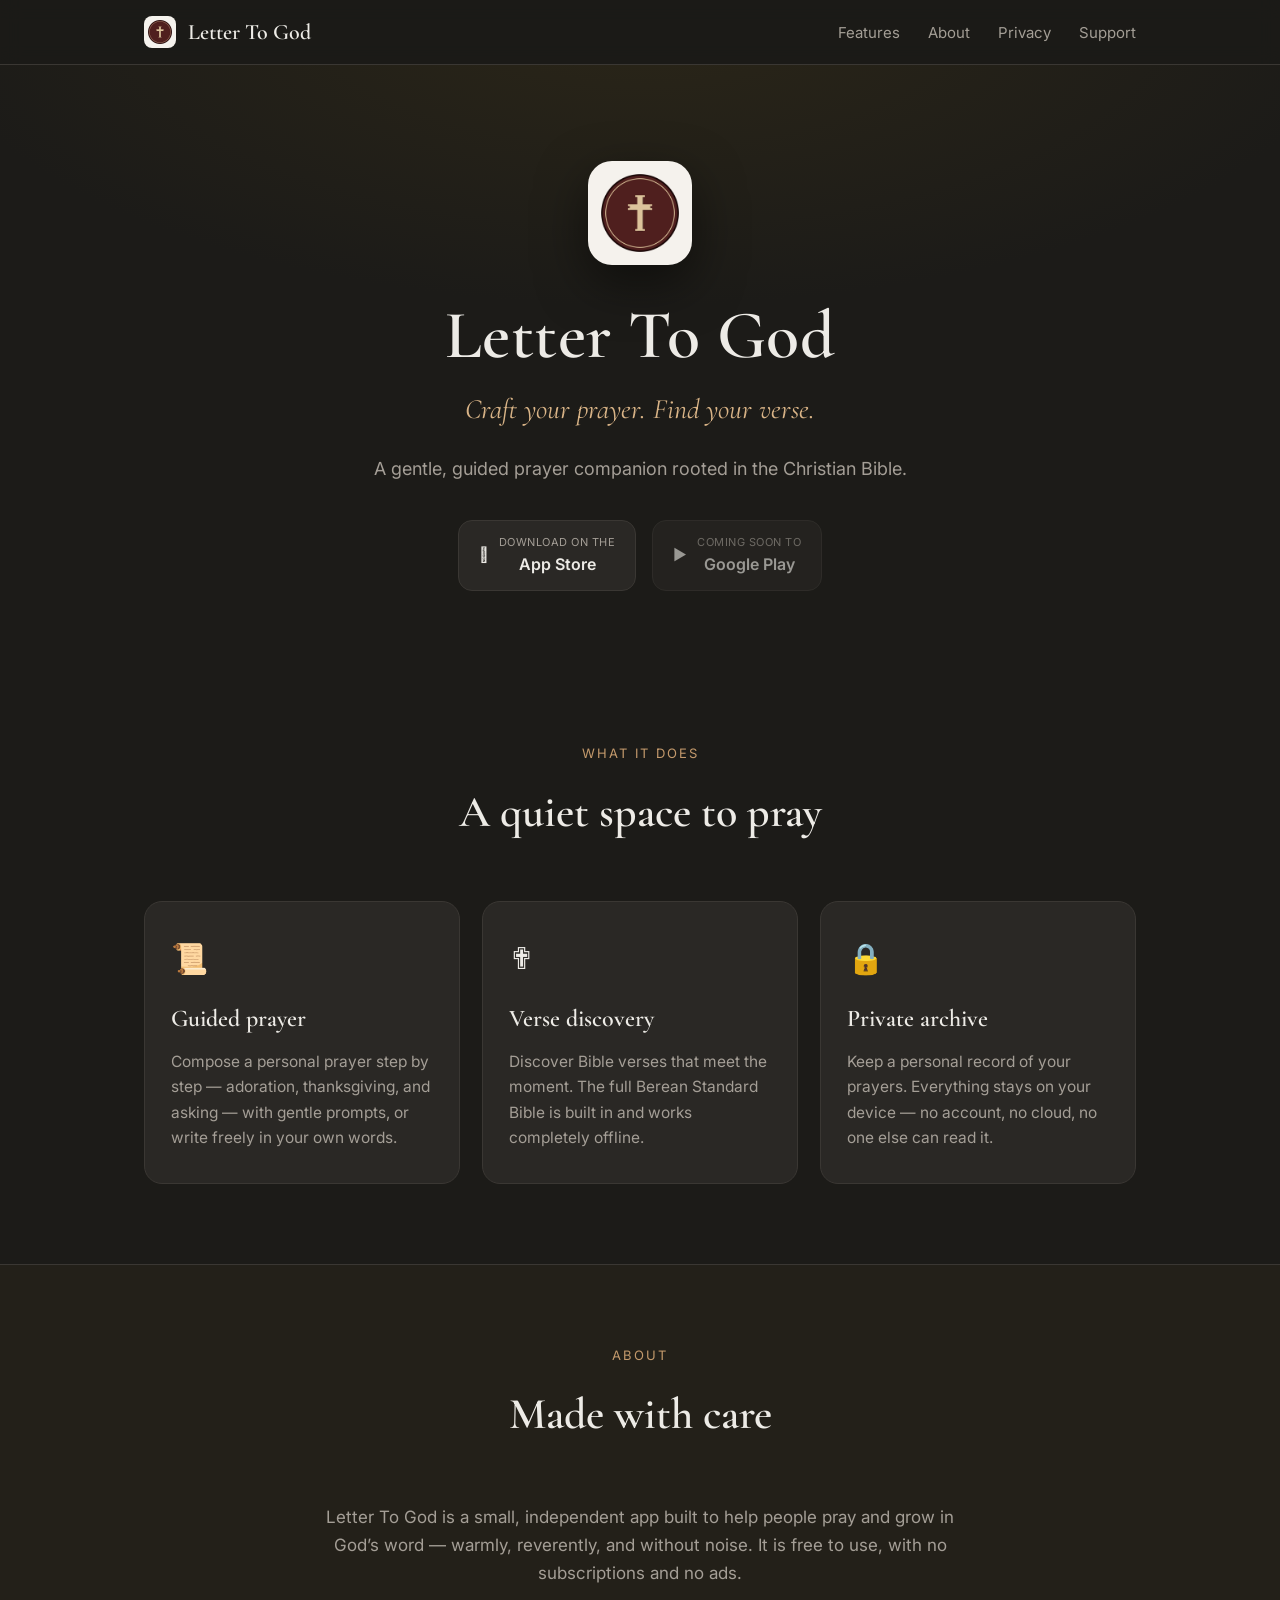
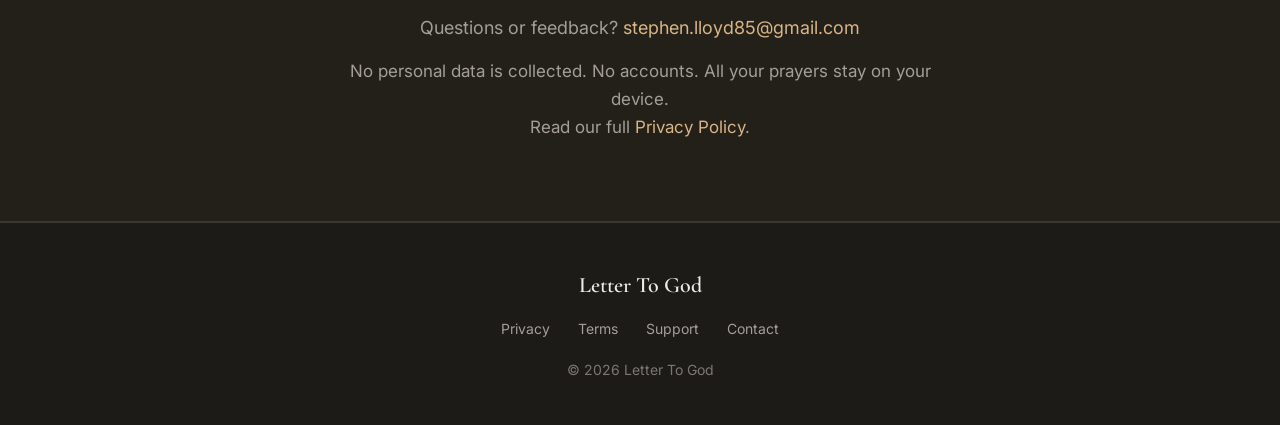
==== docs/index.html @ f59e7b4c "Letter To God site: landing, privacy, support, terms" ====
<!DOCTYPE html>
<html lang="en">
<head>
<meta charset="UTF-8">
<meta name="viewport" content="width=device-width, initial-scale=1.0">
<title>Letter To God — Craft your prayer. Find your verse.</title>
<meta name="description" content="A gentle, guided prayer companion rooted in the Christian Bible. Compose personal prayers step by step, discover Bible verses, and keep a private, on-device prayer archive.">
<meta property="og:title" content="Letter To God — Prayer Companion">
<meta property="og:description" content="Craft your prayer. Find your verse. A gentle, guided prayer companion rooted in the Christian Bible.">
<meta property="og:type" content="website">
<link rel="icon" href="assets/icon.png">
<link rel="preconnect" href="https://fonts.googleapis.com">
<link rel="preconnect" href="https://fonts.gstatic.com" crossorigin>
<link href="https://fonts.googleapis.com/css2?family=Cormorant+Garamond:ital,wght@0,400;0,500;0,600;1,400&family=Inter:wght@400;500;600&display=swap" rel="stylesheet">
<style>
  :root{
    --bg:#1C1B18; --bg2:#232019; --surface:#2A2825; --line:#3A3733;
    --text:#EDEBE6; --muted:#A49E96; --gold:#C49A6C; --gold-soft:#D9B487; --cream:#F7F5F0;
  }
  *{margin:0;padding:0;box-sizing:border-box}
  html{scroll-behavior:smooth}
  body{background:var(--bg);color:var(--text);font-family:Inter,system-ui,sans-serif;line-height:1.65;-webkit-font-smoothing:antialiased}
  .serif{font-family:'Cormorant Garamond',Georgia,serif}
  a{color:var(--gold-soft);text-decoration:none}
  .wrap{max-width:1040px;margin:0 auto;padding:0 24px}
  /* Nav */
  nav{position:sticky;top:0;z-index:10;background:rgba(28,27,24,.82);backdrop-filter:blur(10px);border-bottom:1px solid var(--line)}
  nav .wrap{display:flex;align-items:center;justify-content:space-between;height:64px}
  .brand{display:flex;align-items:center;gap:12px;font-family:'Cormorant Garamond',serif;font-size:22px;font-weight:600;color:var(--text)}
  .brand img{width:32px;height:32px;border-radius:8px}
  .navlinks a{color:var(--muted);margin-left:24px;font-size:15px}
  .navlinks a:hover{color:var(--text)}
  /* Hero */
  .hero{text-align:center;padding:96px 0 72px;background:radial-gradient(1200px 500px at 50% -10%, #2b2618 0%, var(--bg) 60%)}
  .hero img.appicon{width:104px;height:104px;border-radius:24px;box-shadow:0 18px 50px rgba(0,0,0,.5);margin-bottom:28px}
  .hero h1{font-family:'Cormorant Garamond',serif;font-size:clamp(40px,7vw,68px);font-weight:600;line-height:1.05;letter-spacing:.5px}
  .hero .tag{font-family:'Cormorant Garamond',serif;font-style:italic;font-size:clamp(20px,3.4vw,28px);color:var(--gold-soft);margin-top:14px}
  .hero p.lead{max-width:560px;margin:22px auto 0;color:var(--muted);font-size:18px}
  .badges{display:flex;gap:16px;justify-content:center;flex-wrap:wrap;margin-top:36px}
  .badge{display:inline-flex;align-items:center;gap:10px;background:var(--surface);border:1px solid var(--line);border-radius:14px;padding:12px 20px;color:var(--text);font-size:15px;transition:.2s}
  .badge:hover{border-color:var(--gold);transform:translateY(-2px)}
  .badge small{display:block;color:var(--muted);font-size:11px;letter-spacing:.5px;text-transform:uppercase}
  .badge b{font-size:16px;font-weight:600}
  .badge.soon{opacity:.6}
  /* Sections */
  section{padding:80px 0}
  .eyebrow{text-align:center;color:var(--gold);font-size:13px;letter-spacing:2px;text-transform:uppercase;margin-bottom:12px}
  h2.section-title{font-family:'Cormorant Garamond',serif;font-size:clamp(30px,5vw,44px);font-weight:600;text-align:center;margin-bottom:52px}
  .features{display:grid;grid-template-columns:repeat(3,1fr);gap:22px}
  .card{background:var(--surface);border:1px solid var(--line);border-radius:18px;padding:32px 26px;transition:.2s}
  .card:hover{border-color:var(--gold);transform:translateY(-3px)}
  .card .ic{font-size:30px;margin-bottom:16px}
  .card h3{font-family:'Cormorant Garamond',serif;font-size:24px;font-weight:600;margin-bottom:10px}
  .card p{color:var(--muted);font-size:15.5px}
  /* About */
  .about{background:var(--bg2);border-top:1px solid var(--line);border-bottom:1px solid var(--line)}
  .about .inner{max-width:640px;margin:0 auto;text-align:center}
  .about p{color:var(--muted);font-size:17px;margin-top:14px}
  .about .contact{margin-top:26px;font-size:18px}
  .privacy-note{margin-top:20px;font-size:14px;color:var(--muted)}
  /* Footer */
  footer{padding:44px 0;text-align:center;color:var(--muted);font-size:14px;border-top:1px solid var(--line)}
  footer a{margin:0 12px;color:var(--muted)}
  footer a:hover{color:var(--text)}
  @media(max-width:760px){.features{grid-template-columns:1fr}.navlinks{display:none}section{padding:60px 0}}
</style>
</head>
<body>
<nav><div class="wrap">
  <div class="brand"><img src="assets/icon.png" alt="Letter To God icon">Letter To God</div>
  <div class="navlinks">
    <a href="#features">Features</a>
    <a href="#about">About</a>
    <a href="privacy/">Privacy</a>
    <a href="support/">Support</a>
  </div>
</div></nav>

<header class="hero"><div class="wrap">
  <img class="appicon" src="assets/icon.png" alt="Letter To God app icon">
  <h1>Letter To God</h1>
  <div class="tag">Craft your prayer. Find your verse.</div>
  <p class="lead">A gentle, guided prayer companion rooted in the Christian Bible.</p>
  <div class="badges">
    <a class="badge" href="https://apps.apple.com/app/id6784824470">
      <span>&#63743;</span><span><small>Download on the</small><b>App Store</b></span>
    </a>
    <a class="badge soon" href="https://play.google.com/store/apps/details?id=com.lettertogod.app">
      <span>&#9654;</span><span><small>Coming soon to</small><b>Google Play</b></span>
    </a>
  </div>
</div></header>

<section id="features"><div class="wrap">
  <div class="eyebrow">What it does</div>
  <h2 class="section-title">A quiet space to pray</h2>
  <div class="features">
    <div class="card">
      <div class="ic">&#128220;</div>
      <h3>Guided prayer</h3>
      <p>Compose a personal prayer step by step &mdash; adoration, thanksgiving, and asking &mdash; with gentle prompts, or write freely in your own words.</p>
    </div>
    <div class="card">
      <div class="ic">&#10015;</div>
      <h3>Verse discovery</h3>
      <p>Discover Bible verses that meet the moment. The full Berean Standard Bible is built in and works completely offline.</p>
    </div>
    <div class="card">
      <div class="ic">&#128274;</div>
      <h3>Private archive</h3>
      <p>Keep a personal record of your prayers. Everything stays on your device &mdash; no account, no cloud, no one else can read it.</p>
    </div>
  </div>
</div></section>

<section id="about" class="about"><div class="wrap"><div class="inner">
  <div class="eyebrow">About</div>
  <h2 class="section-title">Made with care</h2>
  <p>Letter To God is a small, independent app built to help people pray and grow in God&rsquo;s word &mdash; warmly, reverently, and without noise. It is free to use, with no subscriptions and no ads.</p>
  <p class="contact">Questions or feedback? <a href="mailto:stephen.lloyd85@gmail.com">stephen.lloyd85@gmail.com</a></p>
  <p class="privacy-note">No personal data is collected. No accounts. All your prayers stay on your device.<br>
  Read our full <a href="privacy/">Privacy Policy</a>.</p>
</div></div></section>

<footer><div class="wrap">
  <div class="brand serif" style="justify-content:center;margin-bottom:14px">Letter To God</div>
  <a href="privacy/">Privacy</a>
  <a href="terms/">Terms</a>
  <a href="support/">Support</a>
  <a href="mailto:stephen.lloyd85@gmail.com">Contact</a>
  <div style="margin-top:18px;opacity:.7">&copy; 2026 Letter To God</div>
</div></footer>
</body>
</html>
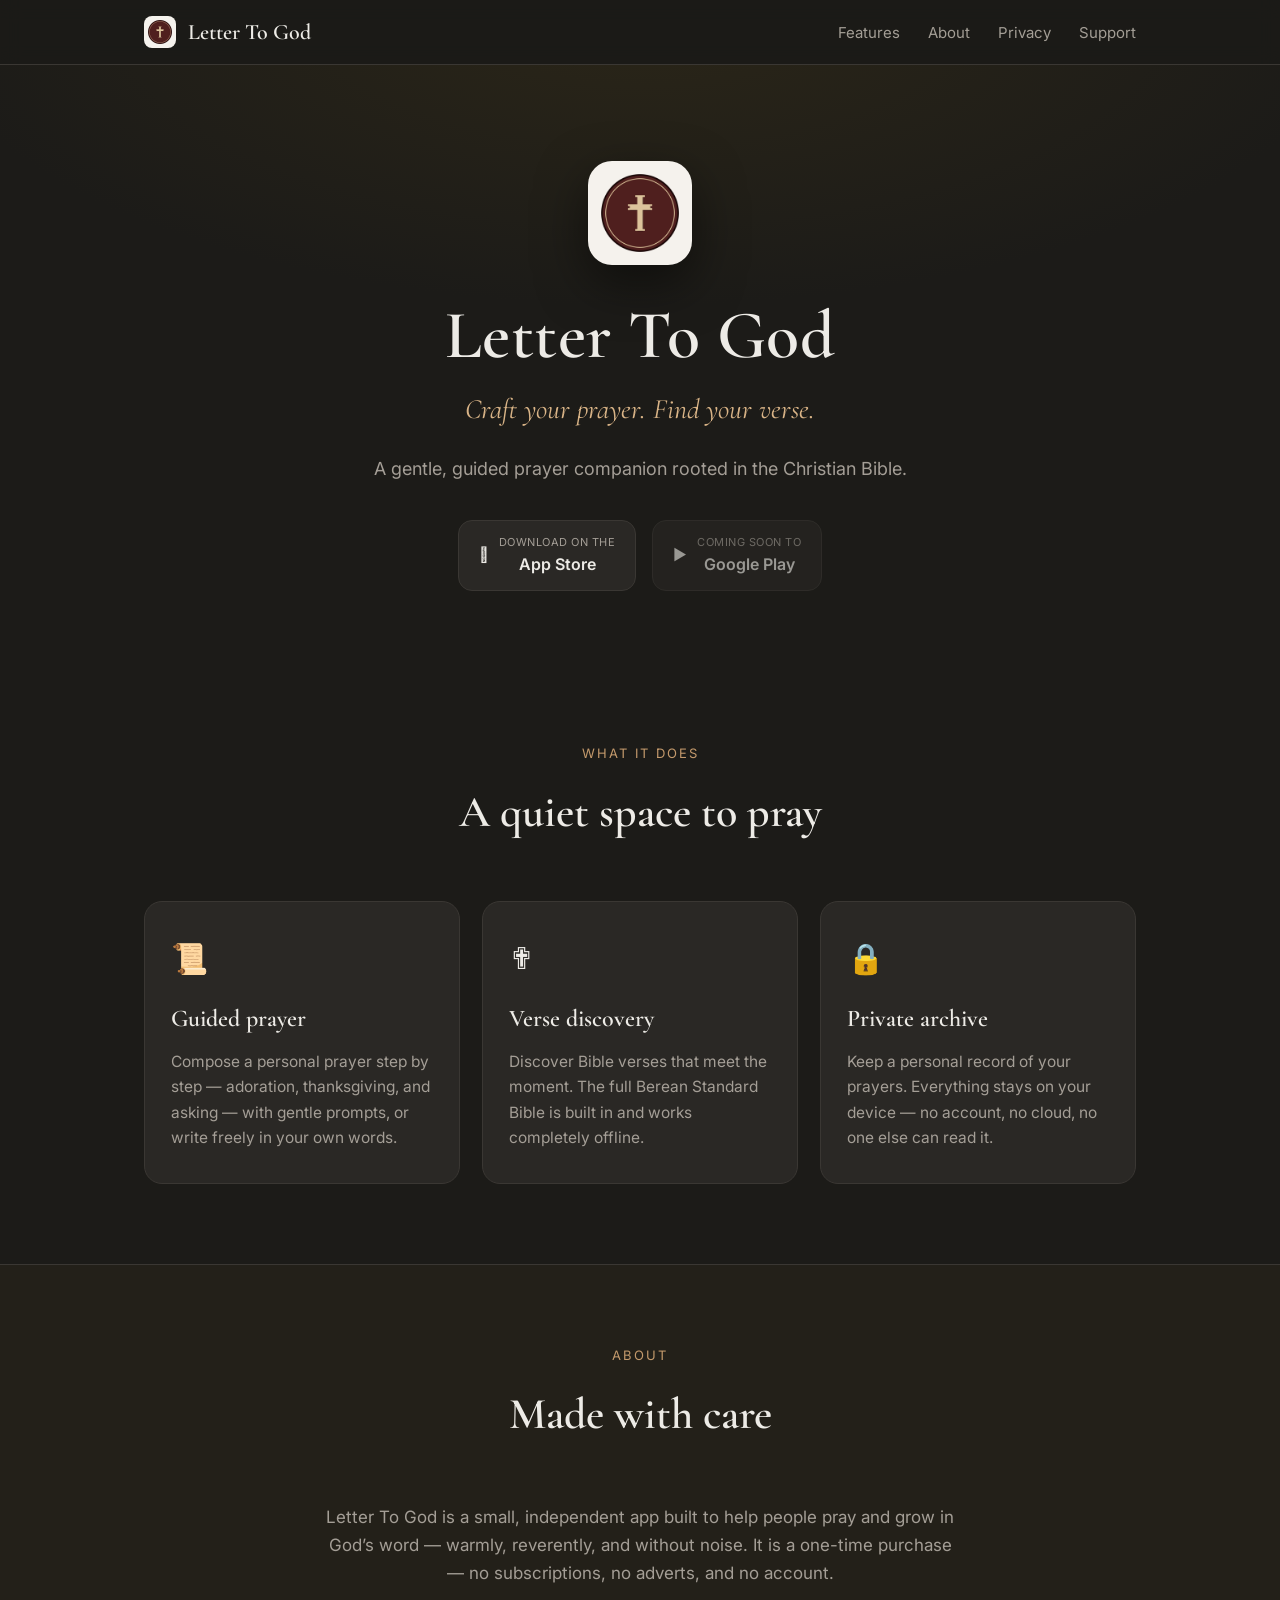
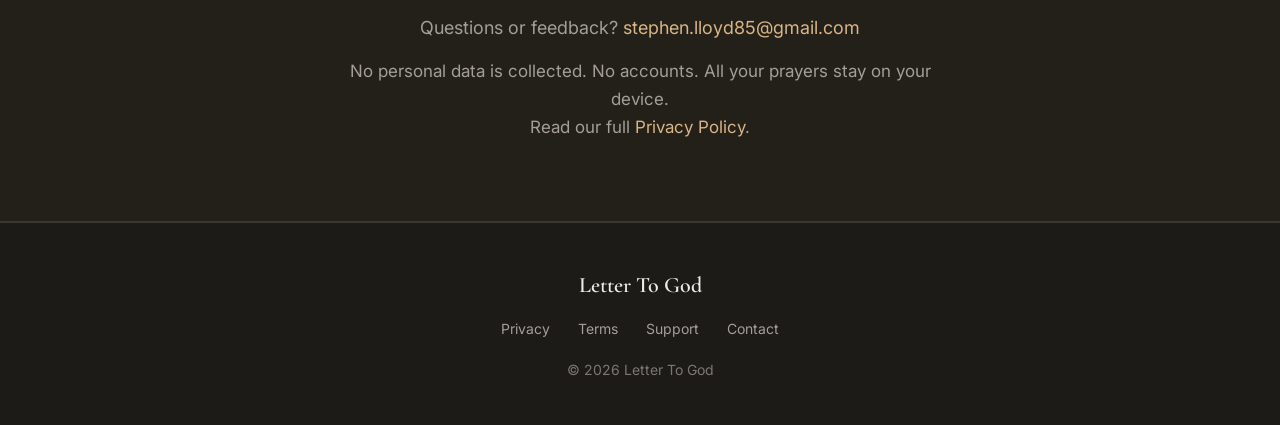
==== commit 7e83f81d: "docs: update site for one-time purchase pricing The app moves from free to a one-time purchase, so t" ====
--- a/docs/index.html
+++ b/docs/index.html
@@ -116,7 +116,7 @@
 <section id="about" class="about"><div class="wrap"><div class="inner">
   <div class="eyebrow">About</div>
   <h2 class="section-title">Made with care</h2>
-  <p>Letter To God is a small, independent app built to help people pray and grow in God&rsquo;s word &mdash; warmly, reverently, and without noise. It is free to use, with no subscriptions and no ads.</p>
+  <p>Letter To God is a small, independent app built to help people pray and grow in God&rsquo;s word &mdash; warmly, reverently, and without noise. It is a one-time purchase &mdash; no subscriptions, no adverts, and no account.</p>
   <p class="contact">Questions or feedback? <a href="mailto:stephen.lloyd85@gmail.com">stephen.lloyd85@gmail.com</a></p>
   <p class="privacy-note">No personal data is collected. No accounts. All your prayers stay on your device.<br>
   Read our full <a href="privacy/">Privacy Policy</a>.</p>
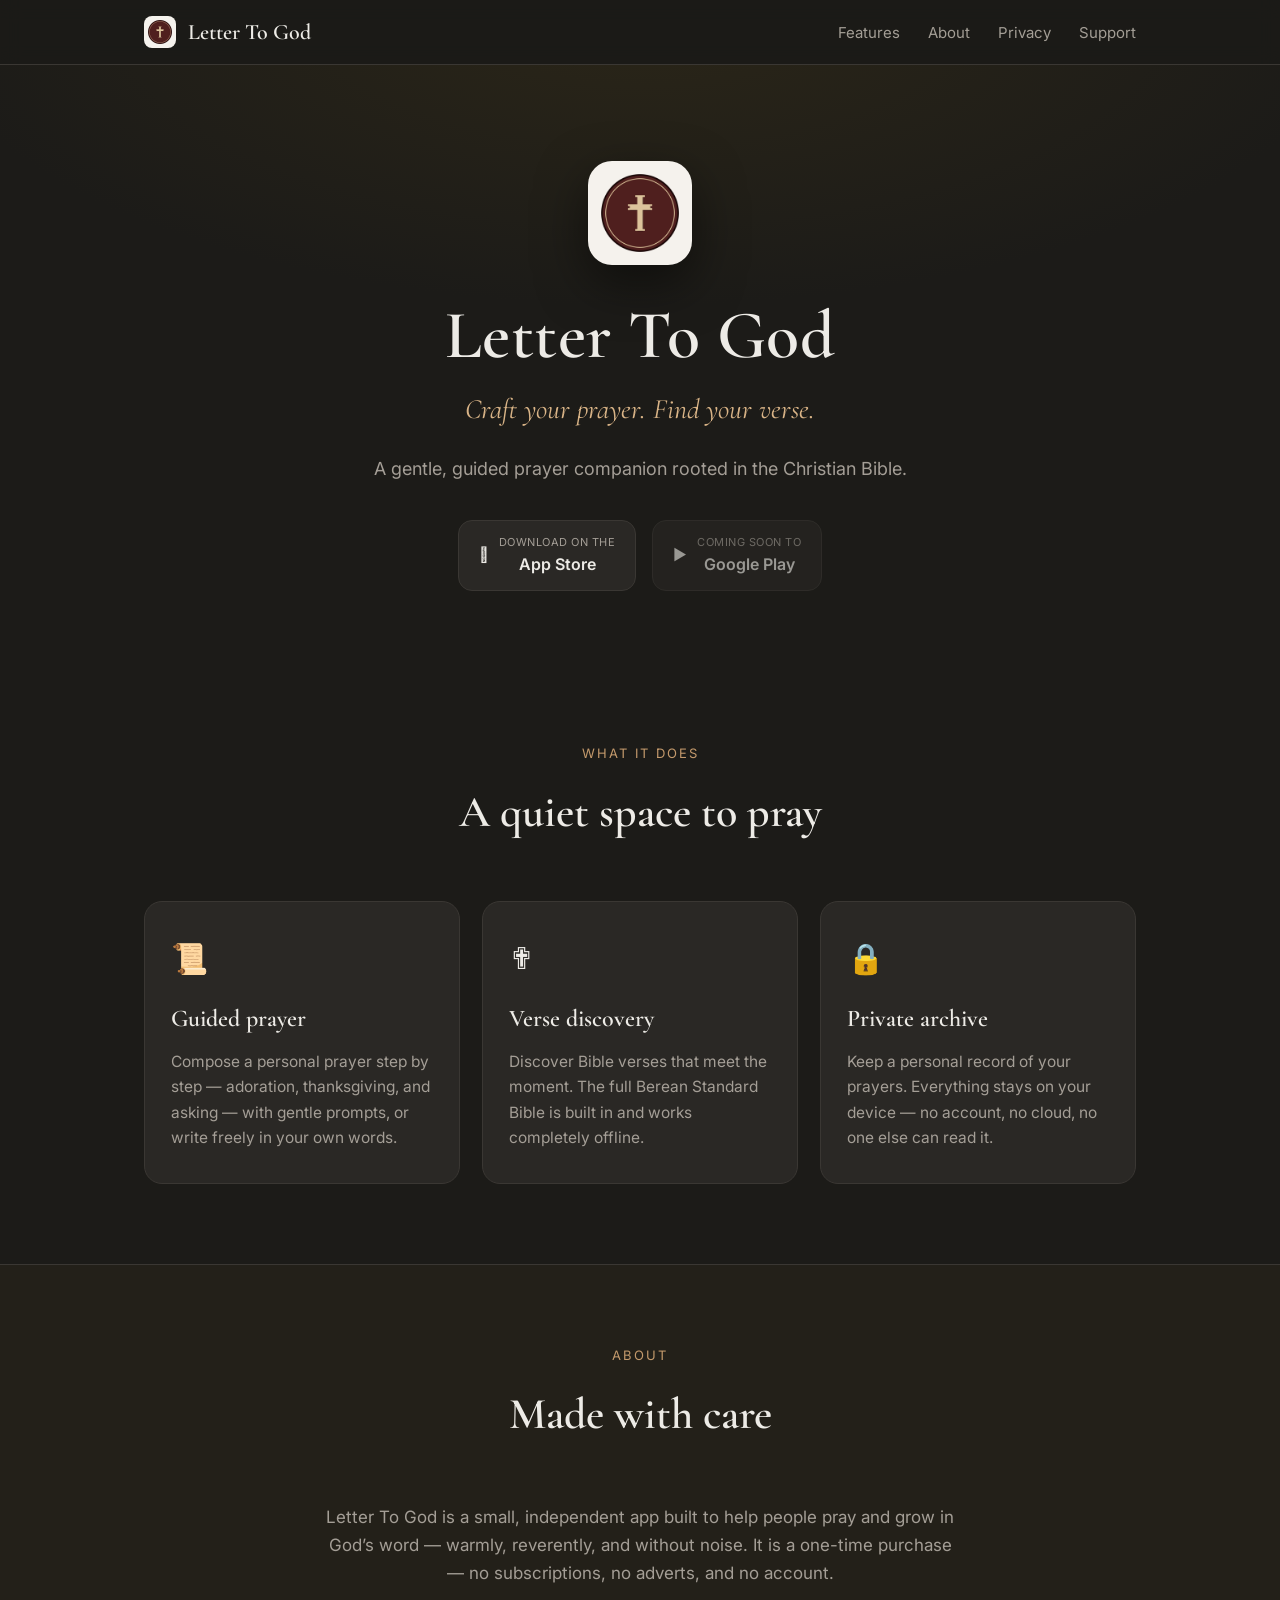
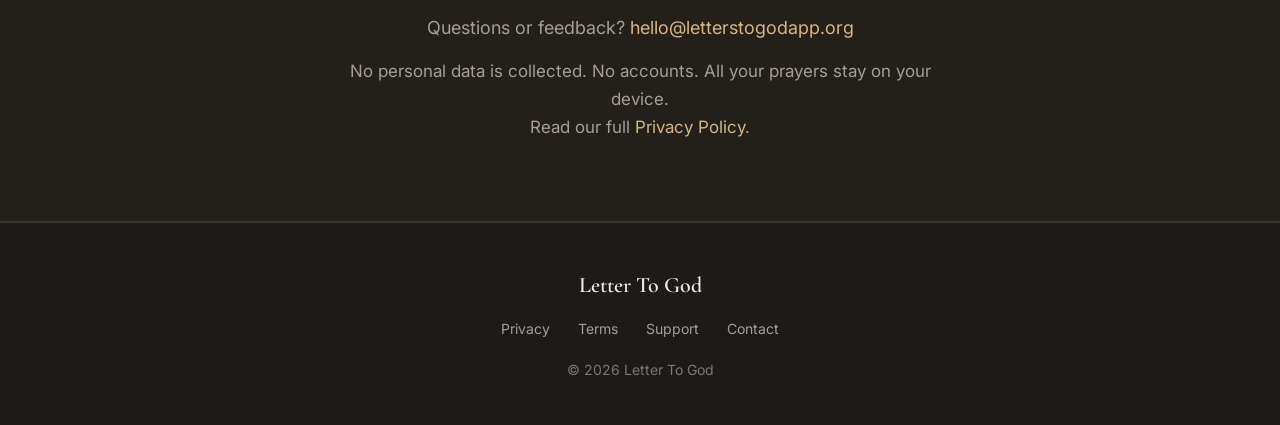
==== commit 0ed1a3e3: "docs: use the letterstogodapp.org address for support The site now has its own mailbox, so the pages" ====
--- a/docs/index.html
+++ b/docs/index.html
@@ -117,7 +117,7 @@
   <div class="eyebrow">About</div>
   <h2 class="section-title">Made with care</h2>
   <p>Letter To God is a small, independent app built to help people pray and grow in God&rsquo;s word &mdash; warmly, reverently, and without noise. It is a one-time purchase &mdash; no subscriptions, no adverts, and no account.</p>
-  <p class="contact">Questions or feedback? <a href="mailto:stephen.lloyd85@gmail.com">stephen.lloyd85@gmail.com</a></p>
+  <p class="contact">Questions or feedback? <a href="mailto:hello@letterstogodapp.org">hello@letterstogodapp.org</a></p>
   <p class="privacy-note">No personal data is collected. No accounts. All your prayers stay on your device.<br>
   Read our full <a href="privacy/">Privacy Policy</a>.</p>
 </div></div></section>
@@ -127,7 +127,7 @@
   <a href="privacy/">Privacy</a>
   <a href="terms/">Terms</a>
   <a href="support/">Support</a>
-  <a href="mailto:stephen.lloyd85@gmail.com">Contact</a>
+  <a href="mailto:hello@letterstogodapp.org">Contact</a>
   <div style="margin-top:18px;opacity:.7">&copy; 2026 Letter To God</div>
 </div></footer>
 </body>
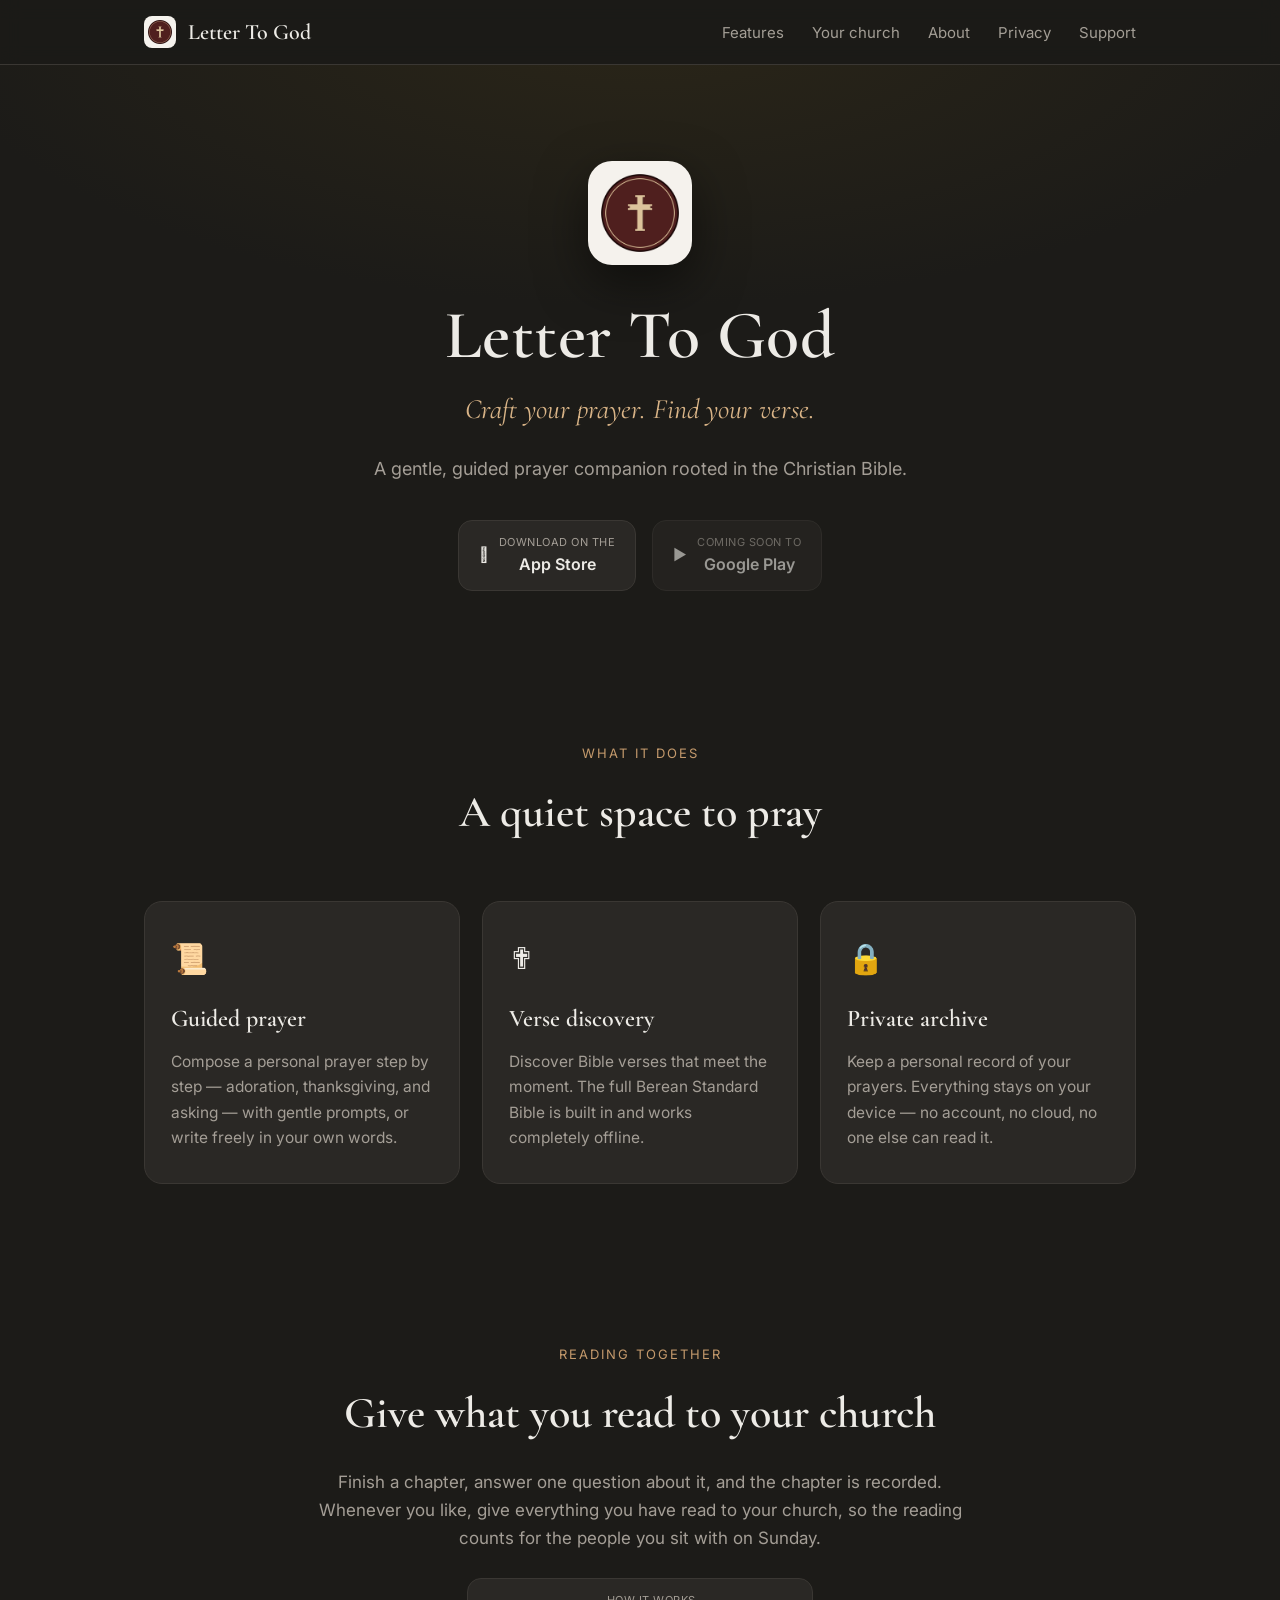
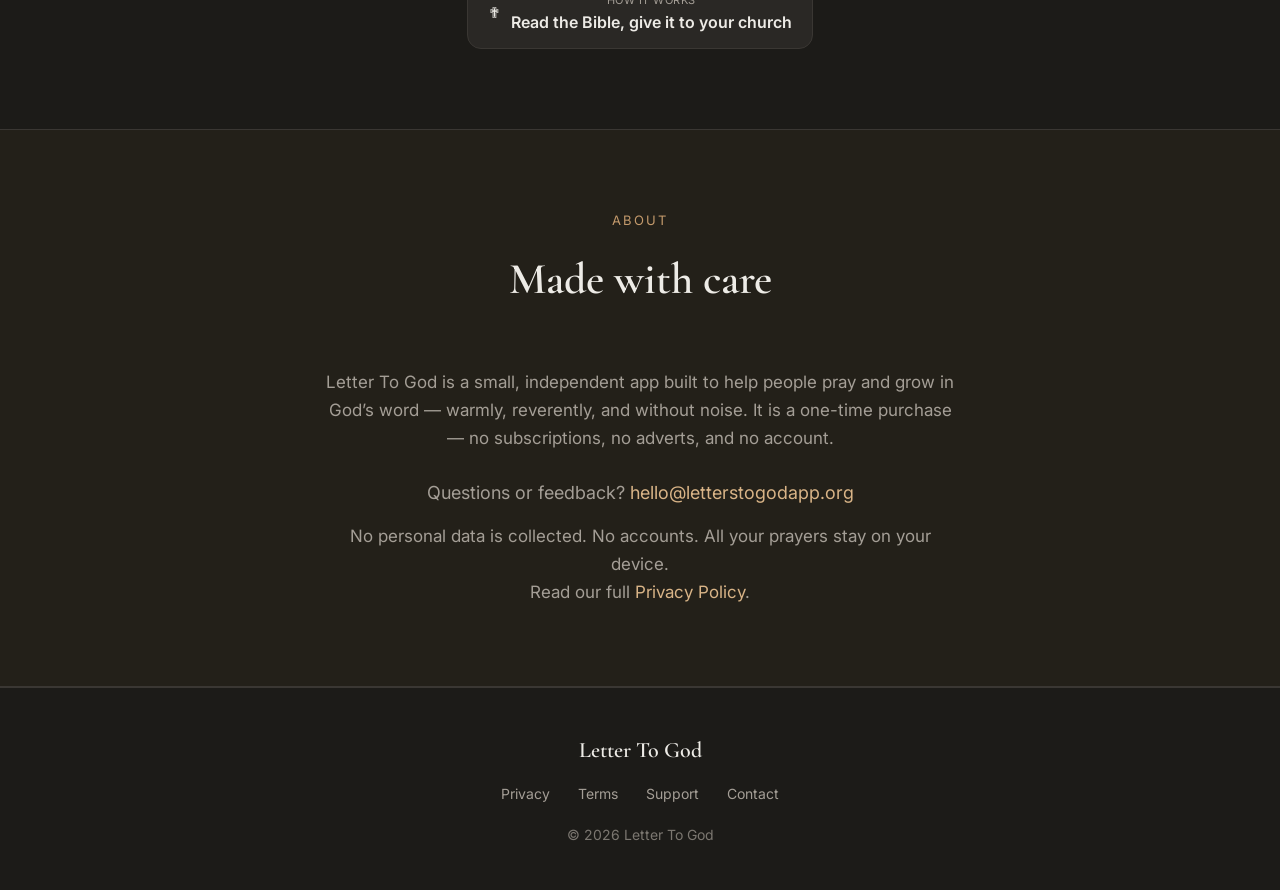
==== commit cbeb22d8: "feat: the church pages Two pages: one for readers explaining what a recorded chapter is and what giv" ====
--- a/docs/index.html
+++ b/docs/index.html
@@ -70,6 +70,7 @@
   <div class="brand"><img src="assets/icon.png" alt="Letter To God icon">Letter To God</div>
   <div class="navlinks">
     <a href="#features">Features</a>
+    <a href="certificates/">Your church</a>
     <a href="#about">About</a>
     <a href="privacy/">Privacy</a>
     <a href="support/">Support</a>
@@ -113,6 +114,13 @@
   </div>
 </div></section>
 
+<section><div class="wrap"><div style="max-width:660px;margin:0 auto;text-align:center">
+  <div class="eyebrow">Reading together</div>
+  <h2 class="section-title" style="margin-bottom:18px">Give what you read to your church</h2>
+  <p style="color:var(--muted);font-size:17px">Finish a chapter, answer one question about it, and the chapter is recorded. Whenever you like, give everything you have read to your church, so the reading counts for the people you sit with on Sunday.</p>
+  <a class="badge" style="margin-top:26px" href="certificates/"><span>&#10015;</span><span><small>How it works</small><b>Read the Bible, give it to your church</b></span></a>
+</div></div></section>
+
 <section id="about" class="about"><div class="wrap"><div class="inner">
   <div class="eyebrow">About</div>
   <h2 class="section-title">Made with care</h2>
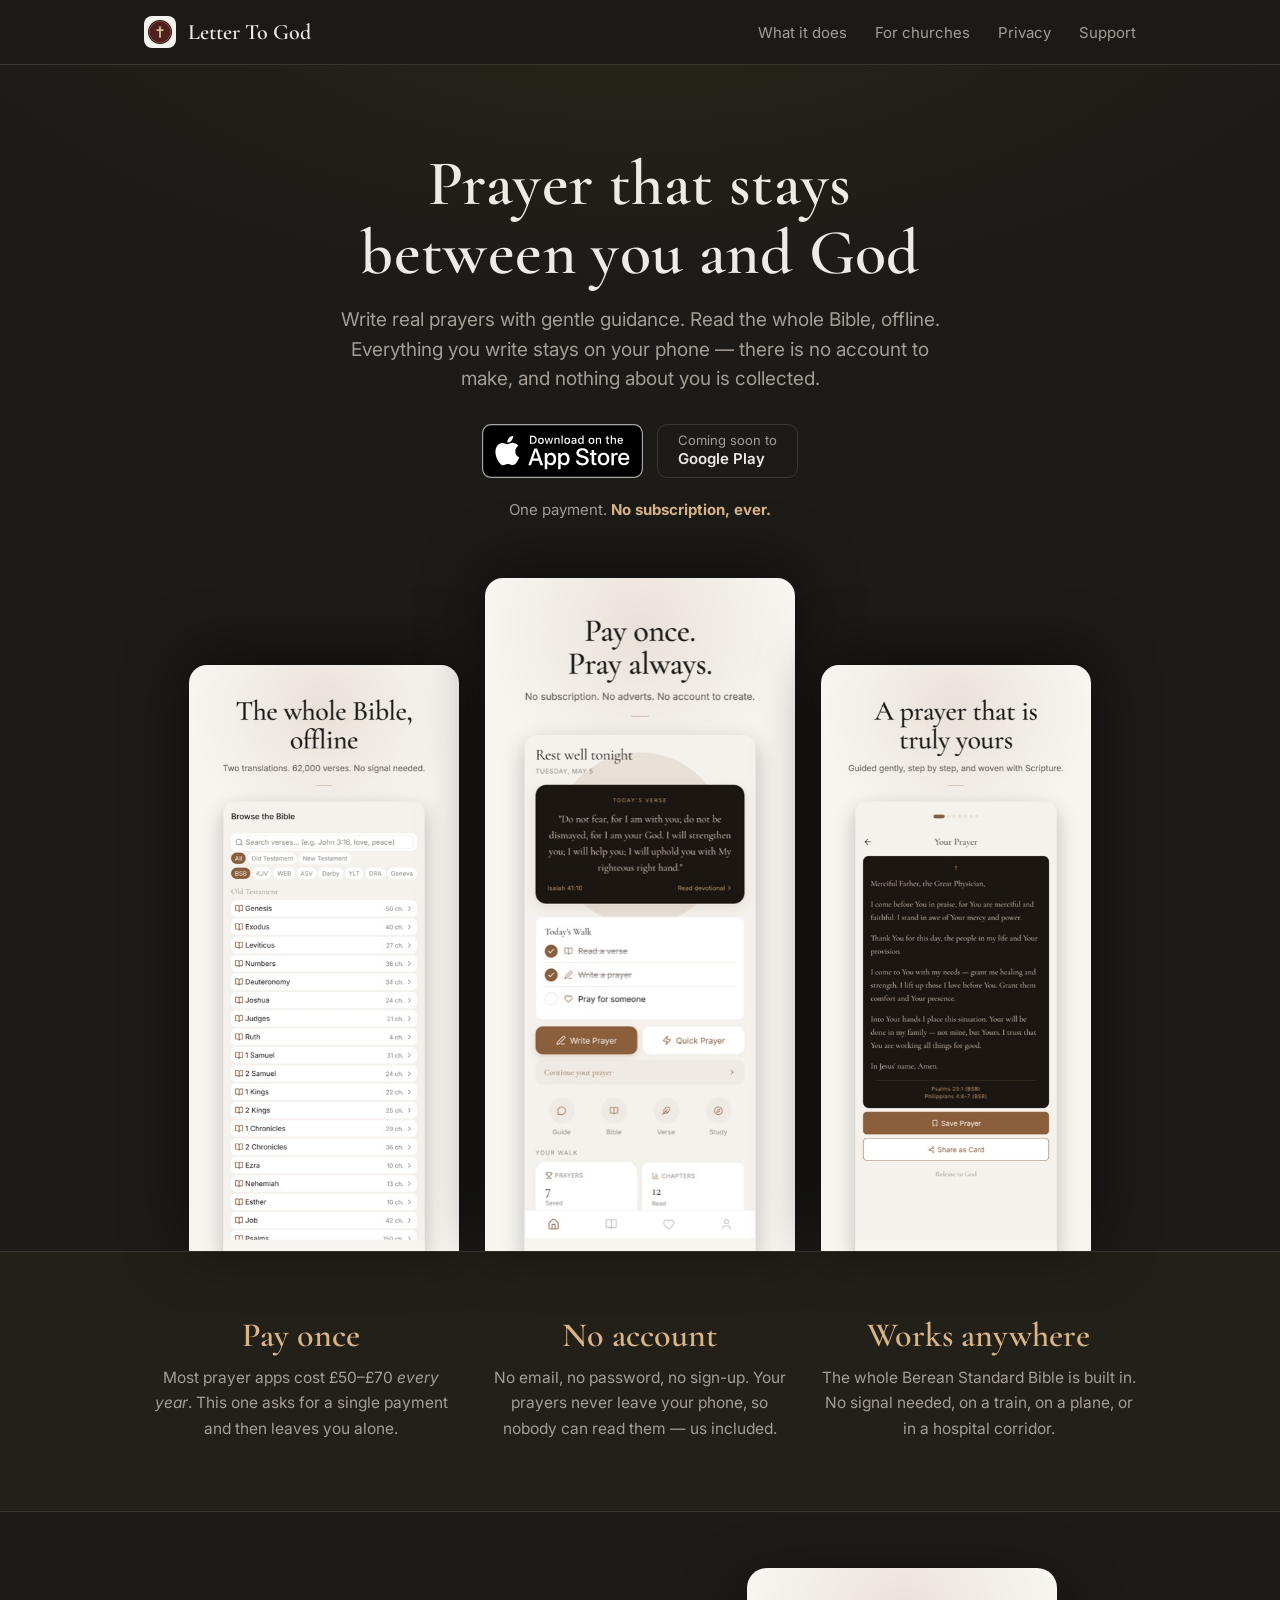
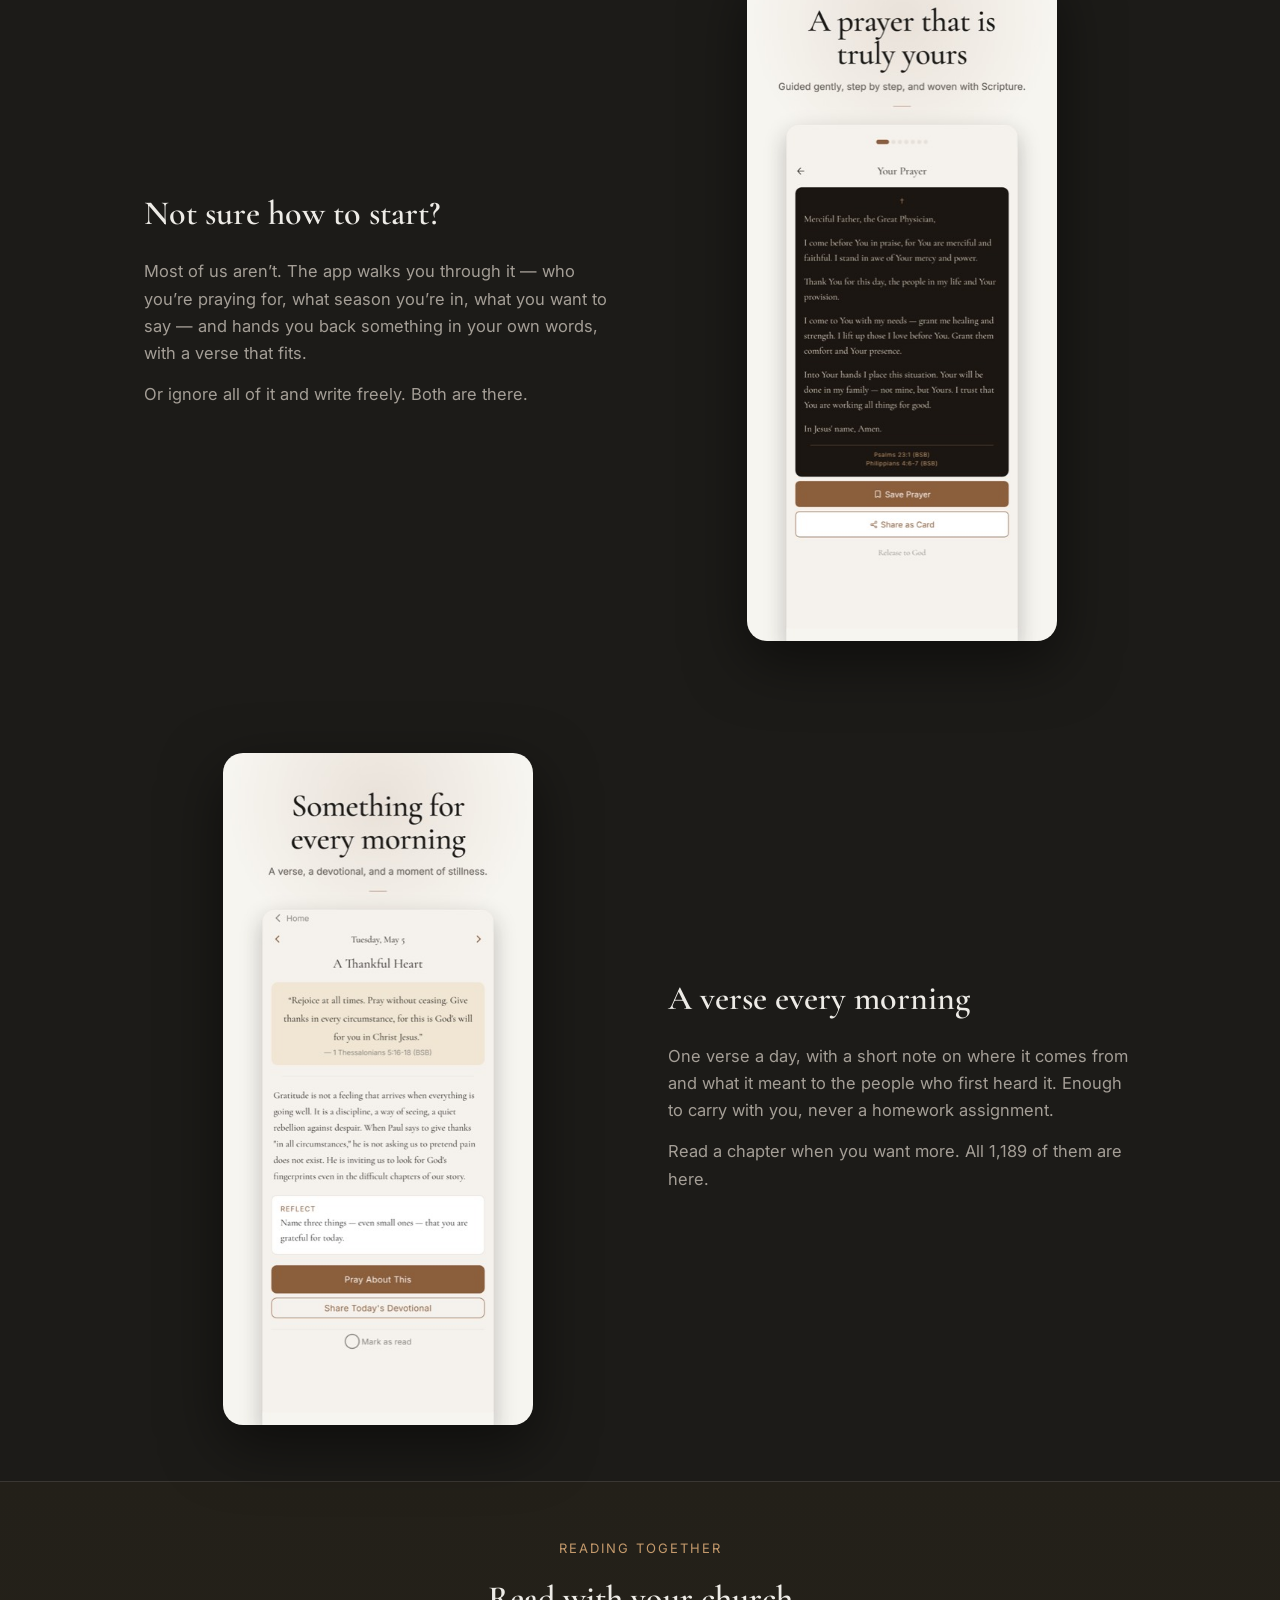
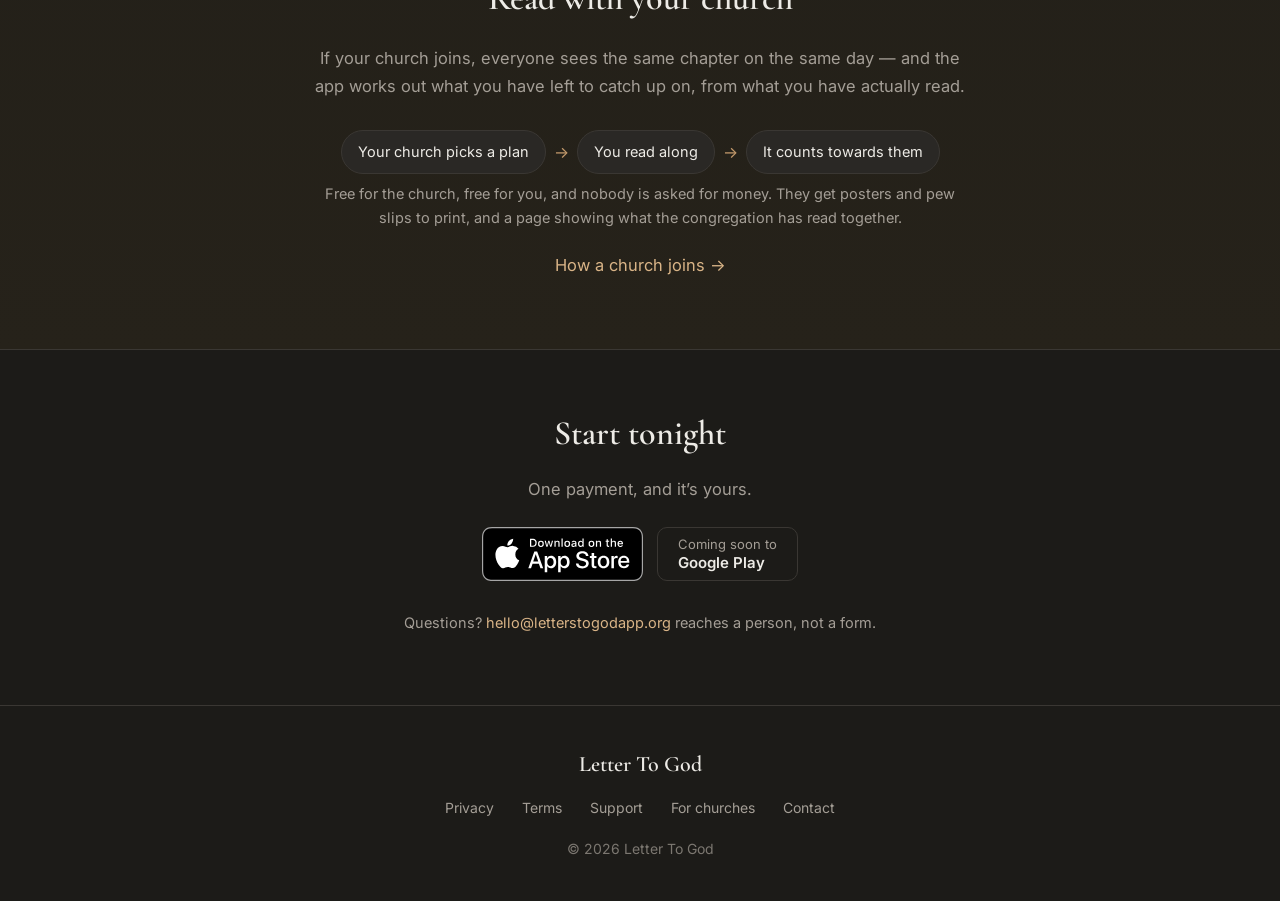
==== commit 69d9722d: "copy: rewrite the homepage to give someone a reason to download The old page described a category — " ====
--- a/docs/index.html
+++ b/docs/index.html
@@ -3,131 +3,182 @@
 <head>
 <meta charset="UTF-8">
 <meta name="viewport" content="width=device-width, initial-scale=1.0">
-<title>Letter To God — Craft your prayer. Find your verse.</title>
-<meta name="description" content="A gentle, guided prayer companion rooted in the Christian Bible. Compose personal prayers step by step, discover Bible verses, and keep a private, on-device prayer archive.">
-<meta property="og:title" content="Letter To God — Prayer Companion">
-<meta property="og:description" content="Craft your prayer. Find your verse. A gentle, guided prayer companion rooted in the Christian Bible.">
+<title>Letter To God — a prayer companion you pay for once</title>
+<meta name="description" content="Write real prayers, read the whole Bible offline, and keep it all on your own phone. One payment, no subscription, no account, nothing collected about you.">
+<meta property="og:title" content="Letter To God">
+<meta property="og:description" content="A prayer companion you pay for once. No subscription, no account, nothing collected about you.">
 <meta property="og:type" content="website">
+<meta property="og:image" content="https://letterstogodapp.org/assets/shots/01-home.jpg">
 <link rel="icon" href="assets/icon.png">
 <link rel="preconnect" href="https://fonts.googleapis.com">
 <link rel="preconnect" href="https://fonts.gstatic.com" crossorigin>
 <link href="https://fonts.googleapis.com/css2?family=Cormorant+Garamond:ital,wght@0,400;0,500;0,600;1,400&family=Inter:wght@400;500;600&display=swap" rel="stylesheet">
+<link rel="stylesheet" href="assets/site.css">
 <style>
-  :root{
-    --bg:#1C1B18; --bg2:#232019; --surface:#2A2825; --line:#3A3733;
-    --text:#EDEBE6; --muted:#A49E96; --gold:#C49A6C; --gold-soft:#D9B487; --cream:#F7F5F0;
+  .hero{text-align:center;padding:84px 0 0;
+        background:radial-gradient(1200px 560px at 50% -10%, #2b2618 0%, var(--bg) 62%)}
+  .hero h1{font-size:clamp(38px,6.4vw,64px);margin-bottom:18px}
+  .hero .lead{max-width:600px;margin:0 auto;color:var(--muted);font-size:19px;line-height:1.55}
+
+  /* Store badges. Official artwork, matched to the same optical height. */
+  .stores{display:flex;gap:14px;justify-content:center;align-items:center;
+          flex-wrap:wrap;margin-top:30px}
+  .stores a{display:block;transition:.2s}
+  .stores a:hover{transform:translateY(-2px)}
+  .stores img{display:block;height:54px;width:auto}
+  .soon{display:inline-flex;flex-direction:column;justify-content:center;height:54px;
+        padding:0 20px;border:1px solid var(--line);border-radius:10px;
+        color:var(--muted);font-size:13px;line-height:1.3;text-align:left}
+  .soon b{color:var(--text);font-size:15px;font-weight:600}
+  .price{margin-top:20px;color:var(--muted);font-size:15px}
+  .price b{color:var(--gold-soft)}
+
+  .shotrow{display:flex;gap:26px;justify-content:center;align-items:flex-end;
+           margin-top:56px;padding-bottom:0}
+  .shotrow img{width:270px;border-radius:18px 18px 0 0;display:block;
+               box-shadow:0 -8px 60px rgba(0,0,0,.55)}
+  .shotrow img:nth-child(2){width:310px}
+  @media(max-width:860px){
+    .shotrow img:nth-child(1),.shotrow img:nth-child(3){display:none}
+    .shotrow img:nth-child(2){width:min(320px,80vw)}
   }
-  *{margin:0;padding:0;box-sizing:border-box}
-  html{scroll-behavior:smooth}
-  body{background:var(--bg);color:var(--text);font-family:Inter,system-ui,sans-serif;line-height:1.65;-webkit-font-smoothing:antialiased}
-  .serif{font-family:'Cormorant Garamond',Georgia,serif}
-  a{color:var(--gold-soft);text-decoration:none}
-  .wrap{max-width:1040px;margin:0 auto;padding:0 24px}
-  /* Nav */
-  nav{position:sticky;top:0;z-index:10;background:rgba(28,27,24,.82);backdrop-filter:blur(10px);border-bottom:1px solid var(--line)}
-  nav .wrap{display:flex;align-items:center;justify-content:space-between;height:64px}
-  .brand{display:flex;align-items:center;gap:12px;font-family:'Cormorant Garamond',serif;font-size:22px;font-weight:600;color:var(--text)}
-  .brand img{width:32px;height:32px;border-radius:8px}
-  .navlinks a{color:var(--muted);margin-left:24px;font-size:15px}
-  .navlinks a:hover{color:var(--text)}
-  /* Hero */
-  .hero{text-align:center;padding:96px 0 72px;background:radial-gradient(1200px 500px at 50% -10%, #2b2618 0%, var(--bg) 60%)}
-  .hero img.appicon{width:104px;height:104px;border-radius:24px;box-shadow:0 18px 50px rgba(0,0,0,.5);margin-bottom:28px}
-  .hero h1{font-family:'Cormorant Garamond',serif;font-size:clamp(40px,7vw,68px);font-weight:600;line-height:1.05;letter-spacing:.5px}
-  .hero .tag{font-family:'Cormorant Garamond',serif;font-style:italic;font-size:clamp(20px,3.4vw,28px);color:var(--gold-soft);margin-top:14px}
-  .hero p.lead{max-width:560px;margin:22px auto 0;color:var(--muted);font-size:18px}
-  .badges{display:flex;gap:16px;justify-content:center;flex-wrap:wrap;margin-top:36px}
-  .badge{display:inline-flex;align-items:center;gap:10px;background:var(--surface);border:1px solid var(--line);border-radius:14px;padding:12px 20px;color:var(--text);font-size:15px;transition:.2s}
-  .badge:hover{border-color:var(--gold);transform:translateY(-2px)}
-  .badge small{display:block;color:var(--muted);font-size:11px;letter-spacing:.5px;text-transform:uppercase}
-  .badge b{font-size:16px;font-weight:600}
-  .badge.soon{opacity:.6}
-  /* Sections */
-  section{padding:80px 0}
-  .eyebrow{text-align:center;color:var(--gold);font-size:13px;letter-spacing:2px;text-transform:uppercase;margin-bottom:12px}
-  h2.section-title{font-family:'Cormorant Garamond',serif;font-size:clamp(30px,5vw,44px);font-weight:600;text-align:center;margin-bottom:52px}
-  .features{display:grid;grid-template-columns:repeat(3,1fr);gap:22px}
-  .card{background:var(--surface);border:1px solid var(--line);border-radius:18px;padding:32px 26px;transition:.2s}
-  .card:hover{border-color:var(--gold);transform:translateY(-3px)}
-  .card .ic{font-size:30px;margin-bottom:16px}
-  .card h3{font-family:'Cormorant Garamond',serif;font-size:24px;font-weight:600;margin-bottom:10px}
-  .card p{color:var(--muted);font-size:15.5px}
-  /* About */
-  .about{background:var(--bg2);border-top:1px solid var(--line);border-bottom:1px solid var(--line)}
-  .about .inner{max-width:640px;margin:0 auto;text-align:center}
-  .about p{color:var(--muted);font-size:17px;margin-top:14px}
-  .about .contact{margin-top:26px;font-size:18px}
-  .privacy-note{margin-top:20px;font-size:14px;color:var(--muted)}
-  /* Footer */
-  footer{padding:44px 0;text-align:center;color:var(--muted);font-size:14px;border-top:1px solid var(--line)}
-  footer a{margin:0 12px;color:var(--muted)}
-  footer a:hover{color:var(--text)}
-  @media(max-width:760px){.features{grid-template-columns:1fr}.navlinks{display:none}section{padding:60px 0}}
+
+  .facts{display:grid;grid-template-columns:repeat(3,1fr);gap:24px;margin-top:8px}
+  .fact{text-align:center}
+  .fact .big{font-family:'Cormorant Garamond',serif;font-size:clamp(26px,3.4vw,34px);
+             font-weight:600;color:var(--gold-soft);line-height:1.15}
+  .fact p{margin-top:10px;font-size:15.5px}
+  @media(max-width:760px){.facts{grid-template-columns:1fr;gap:32px}}
+
+  .split{display:grid;grid-template-columns:1fr 1fr;gap:56px;align-items:center}
+  .split img{width:100%;max-width:310px;border-radius:20px;display:block;margin:0 auto;
+             box-shadow:0 20px 60px rgba(0,0,0,.5)}
+  .split h2{text-align:left;margin-bottom:16px}
+  @media(max-width:860px){.split{grid-template-columns:1fr;gap:32px}.split h2{text-align:center}
+                          .split .txt{text-align:center}}
+
+  .church{background:linear-gradient(180deg,var(--bg2),#26221a);
+          border-top:1px solid var(--line);border-bottom:1px solid var(--line)}
+  .flow{display:flex;align-items:center;justify-content:center;gap:8px;flex-wrap:wrap;margin:30px 0 8px}
+  .flow span{background:var(--surface);border:1px solid var(--line);border-radius:999px;
+             padding:9px 16px;font-size:14.5px;color:var(--text)}
+  .flow i{color:var(--gold);font-style:normal}
+
+  .cta{text-align:center}
+  .cta h2{margin-bottom:14px}
 </style>
 </head>
 <body>
 <nav><div class="wrap">
-  <div class="brand"><img src="assets/icon.png" alt="Letter To God icon">Letter To God</div>
+  <a class="brand" href="./"><img src="assets/icon.png" alt="">Letter To God</a>
   <div class="navlinks">
-    <a href="#features">Features</a>
-    <a href="certificates/">Your church</a>
-    <a href="#about">About</a>
+    <a href="#what">What it does</a>
+    <a href="#church">For churches</a>
     <a href="privacy/">Privacy</a>
     <a href="support/">Support</a>
   </div>
 </div></nav>
 
 <header class="hero"><div class="wrap">
-  <img class="appicon" src="assets/icon.png" alt="Letter To God app icon">
-  <h1>Letter To God</h1>
-  <div class="tag">Craft your prayer. Find your verse.</div>
-  <p class="lead">A gentle, guided prayer companion rooted in the Christian Bible.</p>
-  <div class="badges">
-    <a class="badge" href="https://apps.apple.com/app/id6784824470">
-      <span>&#63743;</span><span><small>Download on the</small><b>App Store</b></span>
+  <h1>Prayer that stays<br>between you and God</h1>
+  <p class="lead">
+    Write real prayers with gentle guidance. Read the whole Bible, offline.
+    Everything you write stays on your phone &mdash; there is no account to make,
+    and nothing about you is collected.
+  </p>
+
+  <div class="stores">
+    <a href="https://apps.apple.com/app/id6784824470" aria-label="Download on the App Store">
+      <img src="assets/appstore-badge.svg" alt="Download on the App Store">
     </a>
-    <a class="badge soon" href="https://play.google.com/store/apps/details?id=com.lettertogod.app">
-      <span>&#9654;</span><span><small>Coming soon to</small><b>Google Play</b></span>
-    </a>
+    <div class="soon"><span>Coming soon to</span><b>Google Play</b></div>
+  </div>
+  <p class="price">One payment. <b>No subscription, ever.</b></p>
+
+  <div class="shotrow">
+    <img src="assets/shots/02-bible.jpg" alt="The Bible, built into the app and working offline">
+    <img src="assets/shots/01-home.jpg" alt="The home screen, with today's verse">
+    <img src="assets/shots/03-review.jpg" alt="A finished prayer">
   </div>
 </div></header>
 
-<section id="features"><div class="wrap">
-  <div class="eyebrow">What it does</div>
-  <h2 class="section-title">A quiet space to pray</h2>
-  <div class="features">
-    <div class="card">
-      <div class="ic">&#128220;</div>
-      <h3>Guided prayer</h3>
-      <p>Compose a personal prayer step by step &mdash; adoration, thanksgiving, and asking &mdash; with gentle prompts, or write freely in your own words.</p>
+<section class="band"><div class="wrap">
+  <div class="facts">
+    <div class="fact">
+      <div class="big">Pay once</div>
+      <p>Most prayer apps cost £50&ndash;£70 <em>every year</em>. This one asks for a single payment and then leaves you alone.</p>
     </div>
-    <div class="card">
-      <div class="ic">&#10015;</div>
-      <h3>Verse discovery</h3>
-      <p>Discover Bible verses that meet the moment. The full Berean Standard Bible is built in and works completely offline.</p>
+    <div class="fact">
+      <div class="big">No account</div>
+      <p>No email, no password, no sign-up. Your prayers never leave your phone, so nobody can read them &mdash; us included.</p>
     </div>
-    <div class="card">
-      <div class="ic">&#128274;</div>
-      <h3>Private archive</h3>
-      <p>Keep a personal record of your prayers. Everything stays on your device &mdash; no account, no cloud, no one else can read it.</p>
+    <div class="fact">
+      <div class="big">Works anywhere</div>
+      <p>The whole Berean Standard Bible is built in. No signal needed, on a train, on a plane, or in a hospital corridor.</p>
     </div>
   </div>
 </div></section>
 
-<section><div class="wrap"><div style="max-width:660px;margin:0 auto;text-align:center">
-  <div class="eyebrow">Reading together</div>
-  <h2 class="section-title" style="margin-bottom:18px">Give what you read to your church</h2>
-  <p style="color:var(--muted);font-size:17px">Finish a chapter, answer one question about it, and the chapter is recorded. Whenever you like, give everything you have read to your church, so the reading counts for the people you sit with on Sunday.</p>
-  <a class="badge" style="margin-top:26px" href="certificates/"><span>&#10015;</span><span><small>How it works</small><b>Read the Bible, give it to your church</b></span></a>
+<section id="what"><div class="wrap">
+  <div class="split">
+    <div class="txt">
+      <h2>Not sure how to start?</h2>
+      <p>Most of us aren&rsquo;t. The app walks you through it &mdash; who you&rsquo;re praying for,
+      what season you&rsquo;re in, what you want to say &mdash; and hands you back something
+      in your own words, with a verse that fits.</p>
+      <p>Or ignore all of it and write freely. Both are there.</p>
+    </div>
+    <img src="assets/shots/03-review.jpg" alt="A completed prayer with its verse">
+  </div>
+</div></section>
+
+<section><div class="wrap">
+  <div class="split">
+    <img src="assets/shots/05-devotional.jpg" alt="A daily devotional reading">
+    <div class="txt">
+      <h2>A verse every morning</h2>
+      <p>One verse a day, with a short note on where it comes from and what it meant
+      to the people who first heard it. Enough to carry with you, never a homework
+      assignment.</p>
+      <p>Read a chapter when you want more. All 1,189 of them are here.</p>
+    </div>
+  </div>
+</div></section>
+
+<section id="church" class="church"><div class="wrap"><div class="narrow" style="text-align:center">
+  <div style="color:var(--gold);font-size:13px;letter-spacing:2px;text-transform:uppercase">Reading together</div>
+  <h2 style="text-align:center;margin-top:12px">Read with your church</h2>
+  <p>If your church joins, everyone sees the same chapter on the same day &mdash; and
+  the app works out what you have left to catch up on, from what you have actually
+  read.</p>
+
+  <div class="flow">
+    <span>Your church picks a plan</span><i>&rarr;</i>
+    <span>You read along</span><i>&rarr;</i>
+    <span>It counts towards them</span>
+  </div>
+
+  <p style="font-size:14.5px">
+    Free for the church, free for you, and nobody is asked for money.
+    They get posters and pew slips to print, and a page showing what the
+    congregation has read together.
+  </p>
+  <p style="margin-top:22px"><a href="churches/">How a church joins &rarr;</a></p>
 </div></div></section>
 
-<section id="about" class="about"><div class="wrap"><div class="inner">
-  <div class="eyebrow">About</div>
-  <h2 class="section-title">Made with care</h2>
-  <p>Letter To God is a small, independent app built to help people pray and grow in God&rsquo;s word &mdash; warmly, reverently, and without noise. It is a one-time purchase &mdash; no subscriptions, no adverts, and no account.</p>
-  <p class="contact">Questions or feedback? <a href="mailto:hello@letterstogodapp.org">hello@letterstogodapp.org</a></p>
-  <p class="privacy-note">No personal data is collected. No accounts. All your prayers stay on your device.<br>
-  Read our full <a href="privacy/">Privacy Policy</a>.</p>
+<section class="cta"><div class="wrap"><div class="narrow">
+  <h2>Start tonight</h2>
+  <p>One payment, and it&rsquo;s yours.</p>
+  <div class="stores" style="margin-top:24px">
+    <a href="https://apps.apple.com/app/id6784824470" aria-label="Download on the App Store">
+      <img src="assets/appstore-badge.svg" alt="Download on the App Store">
+    </a>
+    <div class="soon"><span>Coming soon to</span><b>Google Play</b></div>
+  </div>
+  <p class="muted" style="margin-top:30px;font-size:14.5px">
+    Questions? <a href="mailto:hello@letterstogodapp.org">hello@letterstogodapp.org</a>
+    reaches a person, not a form.
+  </p>
 </div></div></section>
 
 <footer><div class="wrap">
@@ -135,6 +186,7 @@
   <a href="privacy/">Privacy</a>
   <a href="terms/">Terms</a>
   <a href="support/">Support</a>
+  <a href="churches/">For churches</a>
   <a href="mailto:hello@letterstogodapp.org">Contact</a>
   <div style="margin-top:18px;opacity:.7">&copy; 2026 Letter To God</div>
 </div></footer>
--- a/docs/assets/site.css
+++ b/docs/assets/site.css
@@ -0,0 +1,42 @@
+/* Shared shell for the Letter To God site. One copy, so the church pages and
+   the marketing pages cannot drift apart visually. */
+:root{
+  --bg:#1C1B18; --bg2:#232019; --surface:#2A2825; --line:#3A3733;
+  --text:#EDEBE6; --muted:#A49E96; --gold:#C49A6C; --gold-soft:#D9B487;
+}
+*{margin:0;padding:0;box-sizing:border-box}
+body{background:var(--bg);color:var(--text);font-family:Inter,system-ui,sans-serif;
+     line-height:1.65;-webkit-font-smoothing:antialiased}
+.serif{font-family:'Cormorant Garamond',Georgia,serif}
+a{color:var(--gold-soft);text-decoration:none}
+.wrap{max-width:1040px;margin:0 auto;padding:0 24px}
+.narrow{max-width:660px;margin:0 auto}
+nav{position:sticky;top:0;z-index:10;background:rgba(28,27,24,.82);
+    backdrop-filter:blur(10px);border-bottom:1px solid var(--line)}
+nav .wrap{display:flex;align-items:center;justify-content:space-between;height:64px}
+.brand{display:flex;align-items:center;gap:12px;font-family:'Cormorant Garamond',serif;
+       font-size:22px;font-weight:600;color:var(--text)}
+.brand img{width:32px;height:32px;border-radius:8px}
+.navlinks a{color:var(--muted);margin-left:24px;font-size:15px}
+.navlinks a:hover{color:var(--text)}
+section{padding:56px 0}
+h1{font-family:'Cormorant Garamond',serif;font-size:clamp(32px,5.5vw,52px);
+   font-weight:600;line-height:1.08;letter-spacing:.4px}
+h2{font-family:'Cormorant Garamond',serif;font-size:clamp(24px,4vw,34px);
+   font-weight:600;margin-bottom:18px}
+h3{font-family:'Cormorant Garamond',serif;font-size:21px;font-weight:600;margin:26px 0 8px}
+p{color:var(--muted);font-size:16.5px;margin-bottom:14px}
+p strong{color:var(--text);font-weight:600}
+.card{background:var(--surface);border:1px solid var(--line);border-radius:18px;padding:26px}
+.band{background:var(--bg2);border-top:1px solid var(--line);border-bottom:1px solid var(--line)}
+.btn{display:inline-flex;align-items:center;gap:10px;background:var(--surface);
+     border:1px solid var(--line);border-radius:14px;padding:13px 20px;color:var(--text);
+     font-size:15px;transition:.2s;cursor:pointer;font-family:inherit}
+.btn:hover{border-color:var(--gold)}
+.btn.primary{background:var(--gold);border-color:var(--gold);color:#231f19;font-weight:600}
+.muted{color:var(--muted)}
+footer{padding:40px 0;text-align:center;color:var(--muted);font-size:14px;
+       border-top:1px solid var(--line)}
+footer a{margin:0 12px;color:var(--muted)}
+footer a:hover{color:var(--text)}
+@media(max-width:760px){.navlinks{display:none}section{padding:44px 0}}
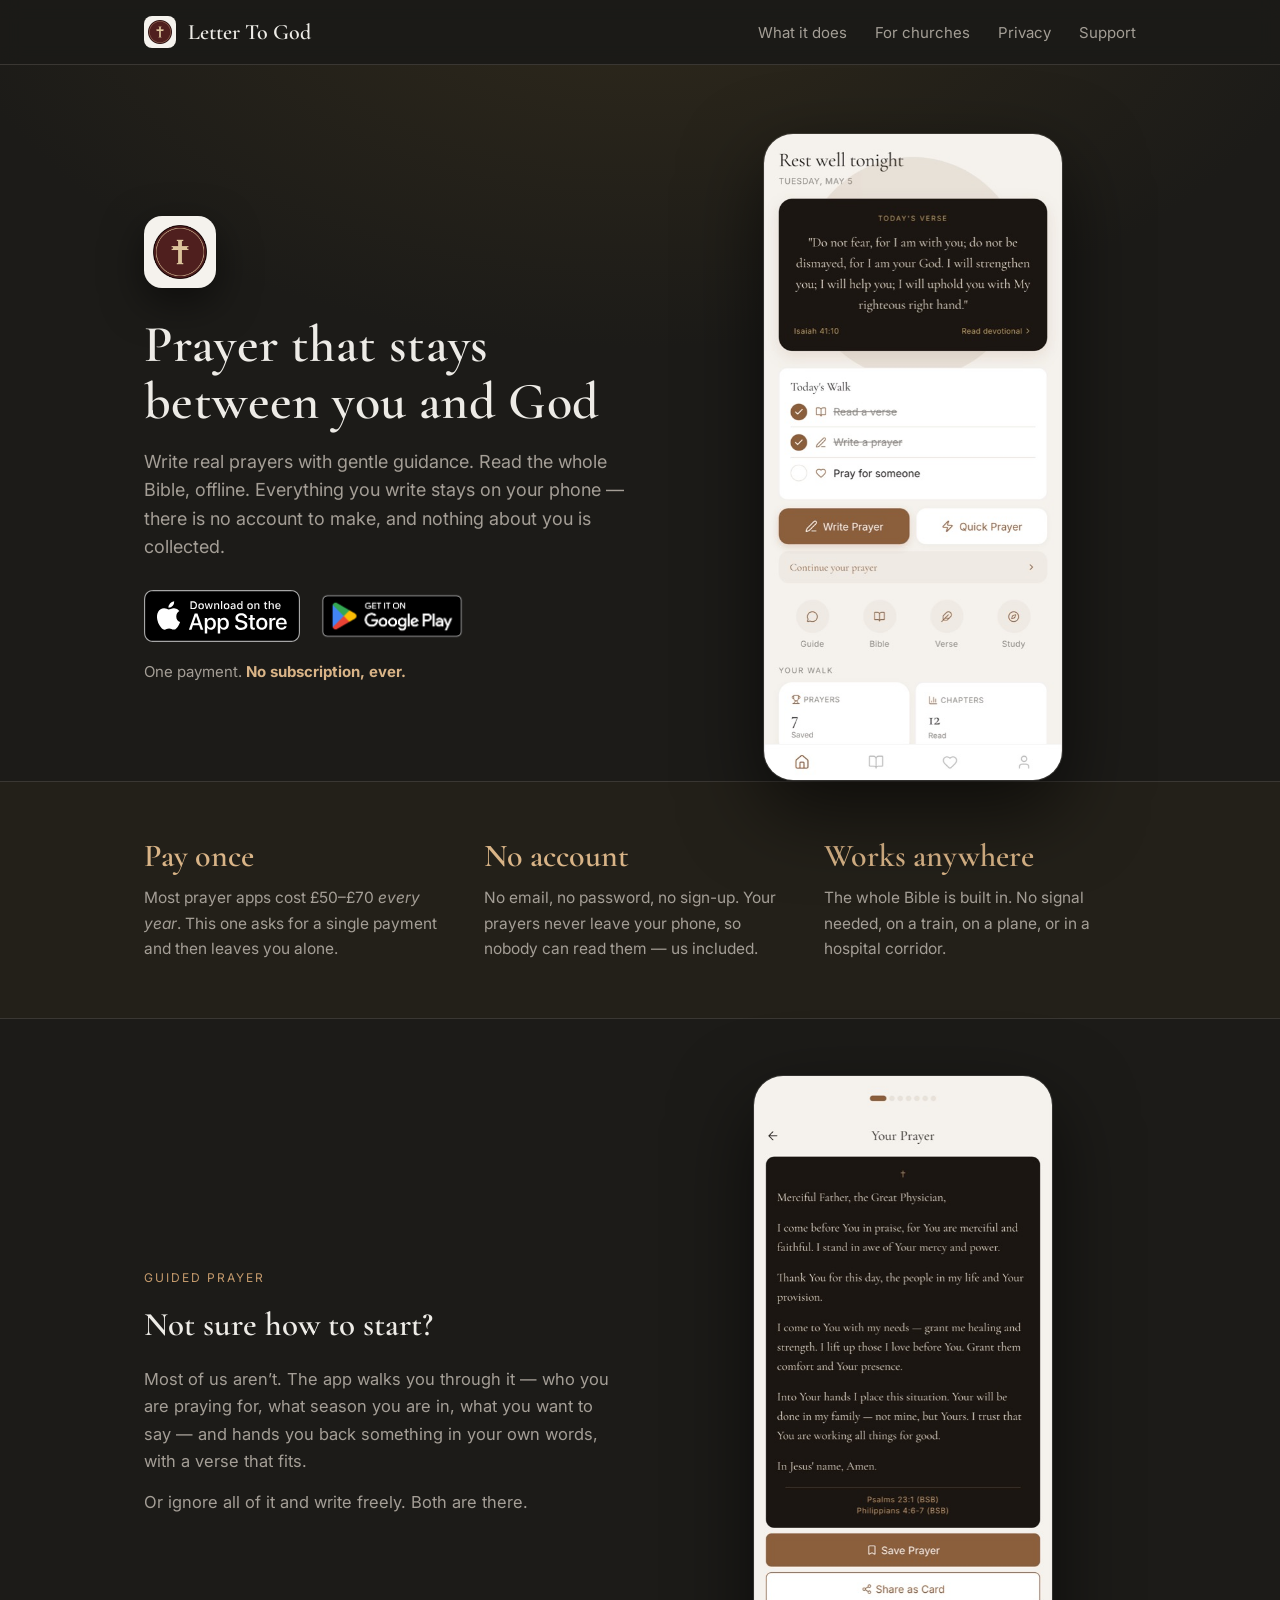
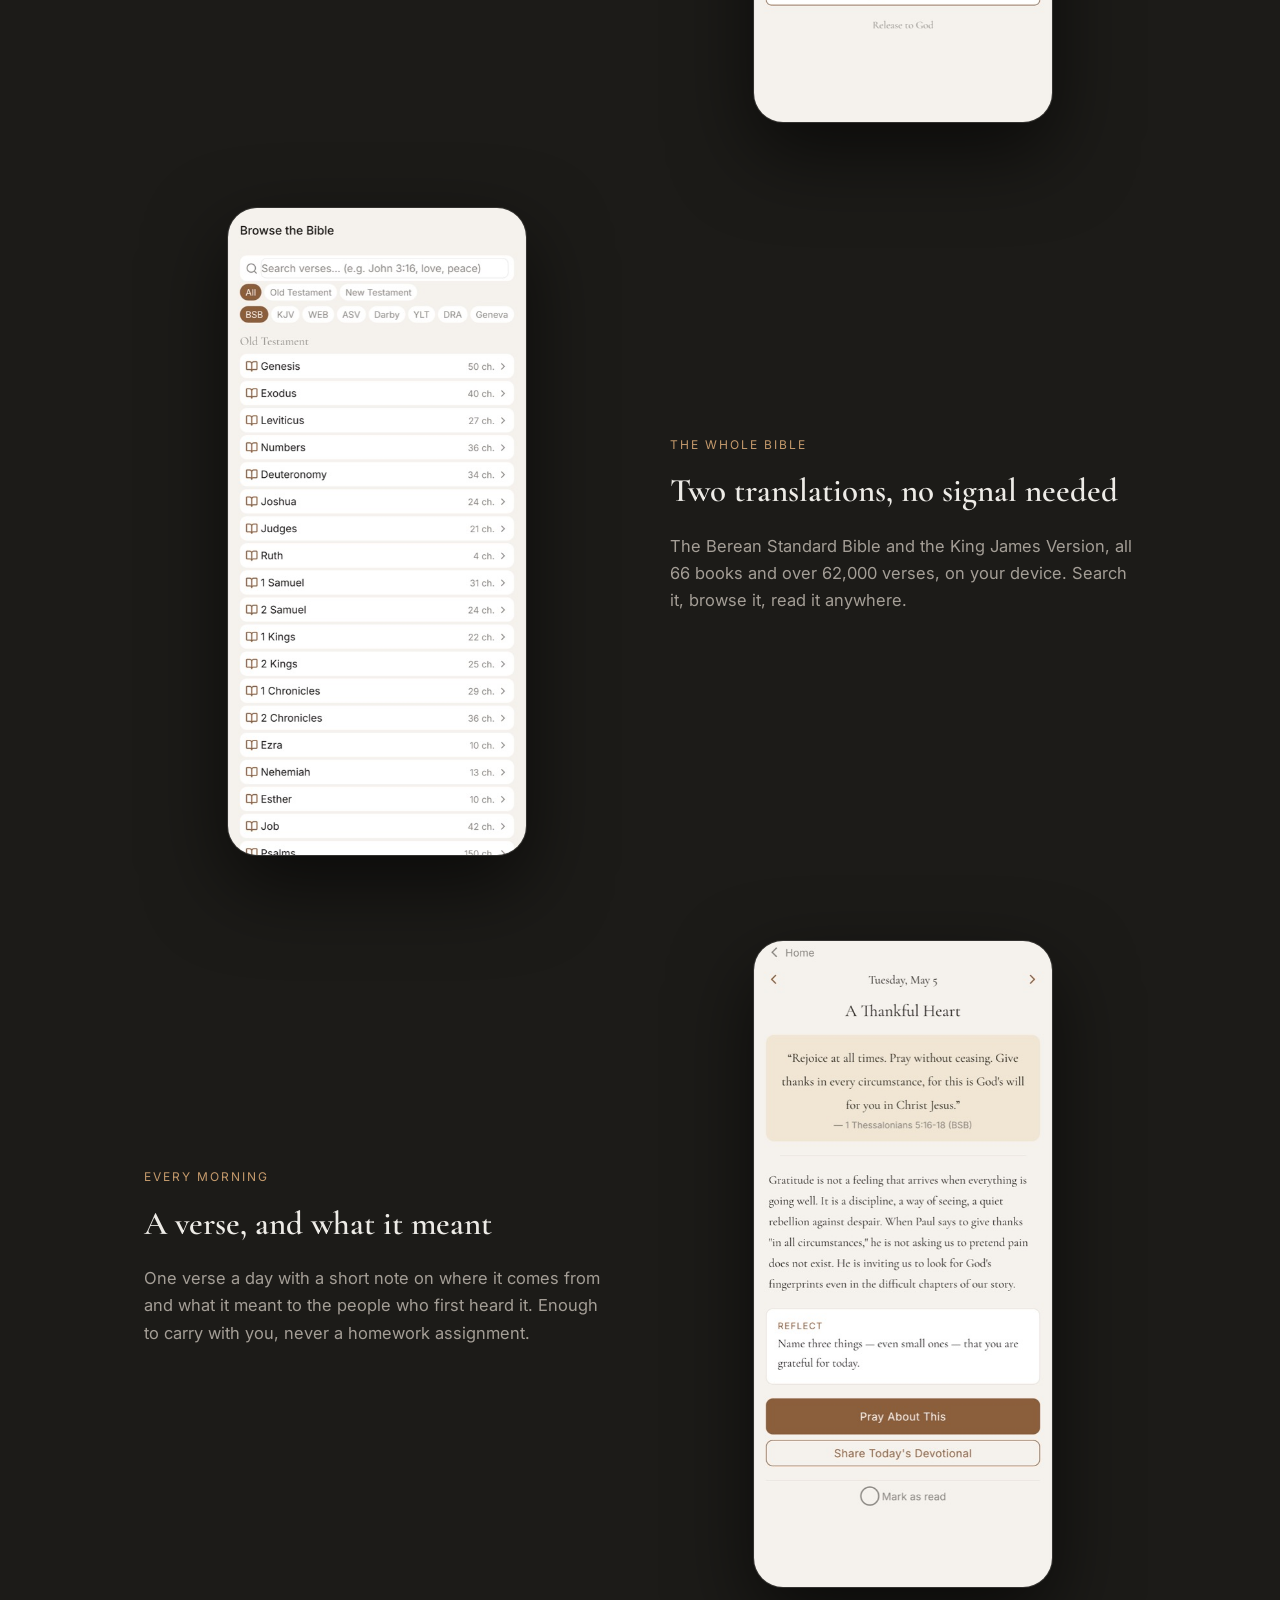
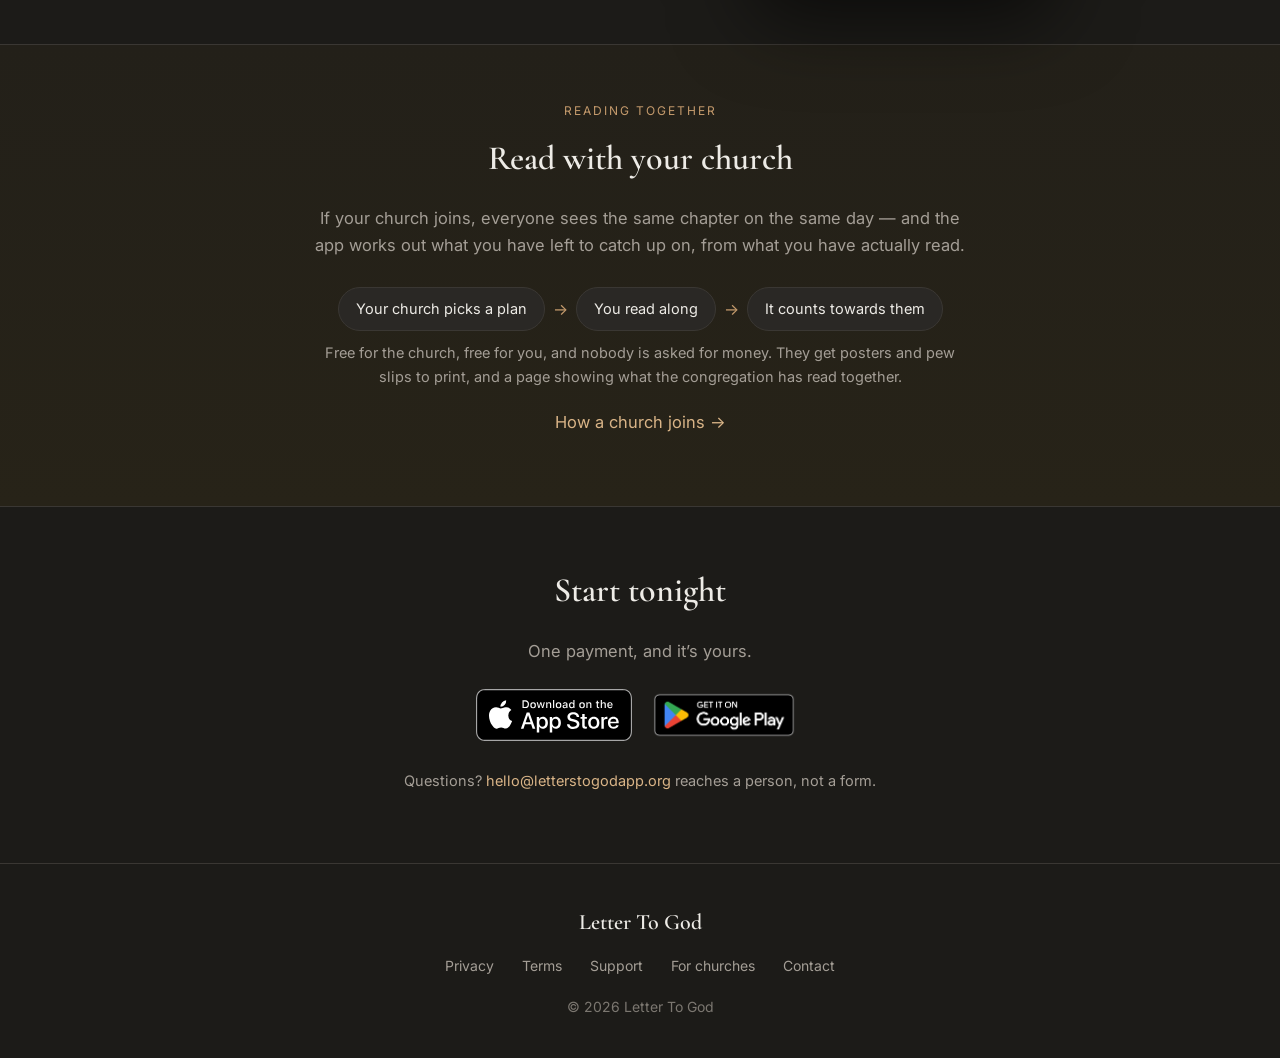
==== commit 61a8c097: "copy: rebuild the homepage, and point Android at the store The Google Play button still said "coming" ====
--- a/docs/index.html
+++ b/docs/index.html
@@ -4,7 +4,7 @@
 <meta charset="UTF-8">
 <meta name="viewport" content="width=device-width, initial-scale=1.0">
 <title>Letter To God — a prayer companion you pay for once</title>
-<meta name="description" content="Write real prayers, read the whole Bible offline, and keep it all on your own phone. One payment, no subscription, no account, nothing collected about you.">
+<meta name="description" content="Write real prayers with gentle guidance. The whole Bible, offline. One payment, no subscription, no account, and nothing collected about you. On iPhone and Android.">
 <meta property="og:title" content="Letter To God">
 <meta property="og:description" content="A prayer companion you pay for once. No subscription, no account, nothing collected about you.">
 <meta property="og:type" content="website">
@@ -15,57 +15,66 @@
 <link href="https://fonts.googleapis.com/css2?family=Cormorant+Garamond:ital,wght@0,400;0,500;0,600;1,400&family=Inter:wght@400;500;600&display=swap" rel="stylesheet">
 <link rel="stylesheet" href="assets/site.css">
 <style>
-  .hero{text-align:center;padding:84px 0 0;
-        background:radial-gradient(1200px 560px at 50% -10%, #2b2618 0%, var(--bg) 62%)}
-  .hero h1{font-size:clamp(38px,6.4vw,64px);margin-bottom:18px}
-  .hero .lead{max-width:600px;margin:0 auto;color:var(--muted);font-size:19px;line-height:1.55}
-
-  /* Store badges. Official artwork, matched to the same optical height. */
-  .stores{display:flex;gap:14px;justify-content:center;align-items:center;
-          flex-wrap:wrap;margin-top:30px}
-  .stores a{display:block;transition:.2s}
+  /* ---- Hero: icon, promise, both badges, one phone shown properly ---- */
+  .hero{padding:68px 0 0;background:radial-gradient(1100px 620px at 50% -16%, #302a1c 0%, var(--bg) 64%)}
+  .hero .grid{display:grid;grid-template-columns:1.05fr .95fr;gap:52px;align-items:center}
+  .hero .appicon{width:72px;height:72px;border-radius:18px;
+                 box-shadow:0 14px 40px rgba(0,0,0,.5);margin-bottom:22px}
+  .hero h1{font-size:clamp(34px,4.6vw,52px);margin-bottom:18px}
+  .hero .lead{color:var(--muted);font-size:18px;line-height:1.58;max-width:30em}
+  .stores{display:flex;gap:12px;align-items:center;flex-wrap:wrap;margin-top:28px}
+  .stores a{display:block;transition:.18s}
   .stores a:hover{transform:translateY(-2px)}
-  .stores img{display:block;height:54px;width:auto}
-  .soon{display:inline-flex;flex-direction:column;justify-content:center;height:54px;
-        padding:0 20px;border:1px solid var(--line);border-radius:10px;
-        color:var(--muted);font-size:13px;line-height:1.3;text-align:left}
-  .soon b{color:var(--text);font-size:15px;font-weight:600}
-  .price{margin-top:20px;color:var(--muted);font-size:15px}
+  .stores img{display:block;height:52px;width:auto}
+  /* Google's badge ships with transparent padding baked in, so matching the
+     raw heights makes it look smaller than Apple's. Match what the eye sees. */
+  .stores img[src*="play-badge"]{height:62px;margin:-5px 0}
+  .price{margin-top:18px;color:var(--muted);font-size:15px}
   .price b{color:var(--gold-soft)}
 
-  .shotrow{display:flex;gap:26px;justify-content:center;align-items:flex-end;
-           margin-top:56px;padding-bottom:0}
-  .shotrow img{width:270px;border-radius:18px 18px 0 0;display:block;
-               box-shadow:0 -8px 60px rgba(0,0,0,.55)}
-  .shotrow img:nth-child(2){width:310px}
-  @media(max-width:860px){
-    .shotrow img:nth-child(1),.shotrow img:nth-child(3){display:none}
-    .shotrow img:nth-child(2){width:min(320px,80vw)}
+  /* A phone that looks like a phone, not a sliced rectangle. */
+  .phone{position:relative;margin:0 auto;width:min(300px,78vw)}
+  .phone .screen{width:100%;display:block;border-radius:30px;
+                 border:1px solid rgba(255,255,255,.10);
+                 box-shadow:0 30px 80px rgba(0,0,0,.6)}
+  @media(max-width:880px){
+    .hero{padding-top:52px}
+    .hero .grid{grid-template-columns:1fr;gap:36px;text-align:center}
+    .hero .lead{margin:0 auto}
+    .stores{justify-content:center}
+    .hero .appicon{margin-left:auto;margin-right:auto}
   }
 
-  .facts{display:grid;grid-template-columns:repeat(3,1fr);gap:24px;margin-top:8px}
-  .fact{text-align:center}
-  .fact .big{font-family:'Cormorant Garamond',serif;font-size:clamp(26px,3.4vw,34px);
-             font-weight:600;color:var(--gold-soft);line-height:1.15}
-  .fact p{margin-top:10px;font-size:15.5px}
-  @media(max-width:760px){.facts{grid-template-columns:1fr;gap:32px}}
-
-  .split{display:grid;grid-template-columns:1fr 1fr;gap:56px;align-items:center}
-  .split img{width:100%;max-width:310px;border-radius:20px;display:block;margin:0 auto;
-             box-shadow:0 20px 60px rgba(0,0,0,.5)}
-  .split h2{text-align:left;margin-bottom:16px}
-  @media(max-width:860px){.split{grid-template-columns:1fr;gap:32px}.split h2{text-align:center}
-                          .split .txt{text-align:center}}
-
-  .church{background:linear-gradient(180deg,var(--bg2),#26221a);
+  /* ---- Three hard facts ---- */
+  .facts{display:grid;grid-template-columns:repeat(3,1fr);gap:28px}
+  .fact .big{font-family:'Cormorant Garamond',serif;font-size:clamp(25px,3.2vw,32px);
+             font-weight:600;color:var(--gold-soft);line-height:1.15;margin-bottom:10px}
+  .fact p{font-size:15.5px;margin:0}
+  @media(max-width:760px){.facts{grid-template-columns:1fr;gap:30px;text-align:center}}
+
+  /* ---- Alternating feature rows ---- */
+  .row{display:grid;grid-template-columns:1fr 1fr;gap:60px;align-items:center}
+  .row + .row{margin-top:84px}
+  .row.flip .txt{order:2}
+  .row h2{text-align:left;margin-bottom:14px;font-size:clamp(24px,3.4vw,33px)}
+  .row p{font-size:16.5px}
+  /* Not scoped to .row — the church band uses it outside one. */
+  .eyebrow{color:var(--gold);font-size:12px;letter-spacing:2px;
+           text-transform:uppercase;margin-bottom:10px}
+  @media(max-width:880px){
+    .row,.row.flip{grid-template-columns:1fr;gap:28px}
+    .row.flip .txt{order:0}
+    .row h2{text-align:center}.row .txt{text-align:center}
+  }
+
+  .church{background:linear-gradient(180deg,var(--bg2),#272318);
           border-top:1px solid var(--line);border-bottom:1px solid var(--line)}
-  .flow{display:flex;align-items:center;justify-content:center;gap:8px;flex-wrap:wrap;margin:30px 0 8px}
+  .flow{display:flex;align-items:center;justify-content:center;gap:8px;flex-wrap:wrap;margin:28px 0 10px}
   .flow span{background:var(--surface);border:1px solid var(--line);border-radius:999px;
-             padding:9px 16px;font-size:14.5px;color:var(--text)}
+             padding:9px 17px;font-size:14.5px;color:var(--text)}
   .flow i{color:var(--gold);font-style:normal}
 
-  .cta{text-align:center}
-  .cta h2{margin-bottom:14px}
+  .closing{text-align:center}
 </style>
 </head>
 <body>
@@ -80,25 +89,28 @@
 </div></nav>
 
 <header class="hero"><div class="wrap">
-  <h1>Prayer that stays<br>between you and God</h1>
-  <p class="lead">
-    Write real prayers with gentle guidance. Read the whole Bible, offline.
-    Everything you write stays on your phone &mdash; there is no account to make,
-    and nothing about you is collected.
-  </p>
-
-  <div class="stores">
-    <a href="https://apps.apple.com/app/id6784824470" aria-label="Download on the App Store">
-      <img src="assets/appstore-badge.svg" alt="Download on the App Store">
-    </a>
-    <div class="soon"><span>Coming soon to</span><b>Google Play</b></div>
-  </div>
-  <p class="price">One payment. <b>No subscription, ever.</b></p>
-
-  <div class="shotrow">
-    <img src="assets/shots/02-bible.jpg" alt="The Bible, built into the app and working offline">
-    <img src="assets/shots/01-home.jpg" alt="The home screen, with today's verse">
-    <img src="assets/shots/03-review.jpg" alt="A finished prayer">
+  <div class="grid">
+    <div>
+      <img class="appicon" src="assets/icon.png" alt="Letter To God app icon">
+      <h1>Prayer that stays<br>between you and God</h1>
+      <p class="lead">
+        Write real prayers with gentle guidance. Read the whole Bible, offline.
+        Everything you write stays on your phone &mdash; there is no account to
+        make, and nothing about you is collected.
+      </p>
+      <div class="stores">
+        <a href="https://apps.apple.com/gb/app/letter-to-god-prayer-journal/id6784824470" aria-label="Download on the App Store">
+          <img src="assets/appstore-badge.svg" alt="Download on the App Store">
+        </a>
+        <a href="https://play.google.com/store/apps/details?id=com.lettertogod.app" aria-label="Get it on Google Play">
+          <img src="assets/play-badge.png" alt="Get it on Google Play">
+        </a>
+      </div>
+      <p class="price">One payment. <b>No subscription, ever.</b></p>
+    </div>
+    <div class="phone">
+      <img class="screen" src="assets/shots/01-home.jpg" alt="The Letter To God home screen, showing today's verse and today's walk">
+    </div>
   </div>
 </div></header>
 
@@ -114,68 +126,83 @@
     </div>
     <div class="fact">
       <div class="big">Works anywhere</div>
-      <p>The whole Berean Standard Bible is built in. No signal needed, on a train, on a plane, or in a hospital corridor.</p>
+      <p>The whole Bible is built in. No signal needed, on a train, on a plane, or in a hospital corridor.</p>
     </div>
   </div>
 </div></section>
 
 <section id="what"><div class="wrap">
-  <div class="split">
-    <div class="txt">
+  <div class="row">
+    <div class="txt">
+      <div class="eyebrow">Guided prayer</div>
       <h2>Not sure how to start?</h2>
-      <p>Most of us aren&rsquo;t. The app walks you through it &mdash; who you&rsquo;re praying for,
-      what season you&rsquo;re in, what you want to say &mdash; and hands you back something
-      in your own words, with a verse that fits.</p>
+      <p>Most of us aren&rsquo;t. The app walks you through it &mdash; who you are
+      praying for, what season you are in, what you want to say &mdash; and hands
+      you back something in your own words, with a verse that fits.</p>
       <p>Or ignore all of it and write freely. Both are there.</p>
     </div>
-    <img src="assets/shots/03-review.jpg" alt="A completed prayer with its verse">
+    <div class="phone">
+      <img class="screen" src="assets/shots/03-review.jpg" alt="A finished prayer with its verses">
+    </div>
+  </div>
+
+  <div class="row flip">
+    <div class="txt">
+      <div class="eyebrow">The whole Bible</div>
+      <h2>Two translations, no signal needed</h2>
+      <p>The Berean Standard Bible and the King James Version, all 66 books and
+      over 62,000 verses, on your device. Search it, browse it, read it anywhere.</p>
+    </div>
+    <div class="phone">
+      <img class="screen" src="assets/shots/04-bible.jpg" alt="Browsing the Bible inside the app">
+    </div>
+  </div>
+
+  <div class="row">
+    <div class="txt">
+      <div class="eyebrow">Every morning</div>
+      <h2>A verse, and what it meant</h2>
+      <p>One verse a day with a short note on where it comes from and what it
+      meant to the people who first heard it. Enough to carry with you, never a
+      homework assignment.</p>
+    </div>
+    <div class="phone">
+      <img class="screen" src="assets/shots/05-devotional.jpg" alt="The daily devotional">
+    </div>
   </div>
 </div></section>
 
-<section><div class="wrap">
-  <div class="split">
-    <img src="assets/shots/05-devotional.jpg" alt="A daily devotional reading">
-    <div class="txt">
-      <h2>A verse every morning</h2>
-      <p>One verse a day, with a short note on where it comes from and what it meant
-      to the people who first heard it. Enough to carry with you, never a homework
-      assignment.</p>
-      <p>Read a chapter when you want more. All 1,189 of them are here.</p>
-    </div>
-  </div>
-</div></section>
-
 <section id="church" class="church"><div class="wrap"><div class="narrow" style="text-align:center">
-  <div style="color:var(--gold);font-size:13px;letter-spacing:2px;text-transform:uppercase">Reading together</div>
-  <h2 style="text-align:center;margin-top:12px">Read with your church</h2>
-  <p>If your church joins, everyone sees the same chapter on the same day &mdash; and
-  the app works out what you have left to catch up on, from what you have actually
-  read.</p>
-
-  <div class="flow">
-    <span>Your church picks a plan</span><i>&rarr;</i>
-    <span>You read along</span><i>&rarr;</i>
-    <span>It counts towards them</span>
-  </div>
-
-  <p style="font-size:14.5px">
-    Free for the church, free for you, and nobody is asked for money.
-    They get posters and pew slips to print, and a page showing what the
-    congregation has read together.
-  </p>
-  <p style="margin-top:22px"><a href="churches/">How a church joins &rarr;</a></p>
+    <div class="txt">
+      <div class="eyebrow" style="text-align:center">Reading together</div>
+      <h2 style="text-align:center">Read with your church</h2>
+      <p>If your church joins, everyone sees the same chapter on the same day
+      &mdash; and the app works out what you have left to catch up on, from what
+      you have actually read.</p>
+      <div class="flow">
+        <span>Your church picks a plan</span><i>&rarr;</i>
+        <span>You read along</span><i>&rarr;</i>
+        <span>It counts towards them</span>
+      </div>
+      <p style="font-size:14.5px">Free for the church, free for you, and nobody is
+      asked for money. They get posters and pew slips to print, and a page showing
+      what the congregation has read together.</p>
+      <p style="margin-top:20px"><a href="churches/">How a church joins &rarr;</a></p>
+    </div>
 </div></div></section>
 
-<section class="cta"><div class="wrap"><div class="narrow">
+<section class="closing"><div class="wrap"><div class="narrow">
   <h2>Start tonight</h2>
   <p>One payment, and it&rsquo;s yours.</p>
-  <div class="stores" style="margin-top:24px">
-    <a href="https://apps.apple.com/app/id6784824470" aria-label="Download on the App Store">
+  <div class="stores" style="justify-content:center;margin-top:24px">
+    <a href="https://apps.apple.com/gb/app/letter-to-god-prayer-journal/id6784824470" aria-label="Download on the App Store">
       <img src="assets/appstore-badge.svg" alt="Download on the App Store">
     </a>
-    <div class="soon"><span>Coming soon to</span><b>Google Play</b></div>
-  </div>
-  <p class="muted" style="margin-top:30px;font-size:14.5px">
+    <a href="https://play.google.com/store/apps/details?id=com.lettertogod.app" aria-label="Get it on Google Play">
+      <img src="assets/play-badge.png" alt="Get it on Google Play">
+    </a>
+  </div>
+  <p class="muted" style="margin-top:28px;font-size:14.5px">
     Questions? <a href="mailto:hello@letterstogodapp.org">hello@letterstogodapp.org</a>
     reaches a person, not a form.
   </p>
